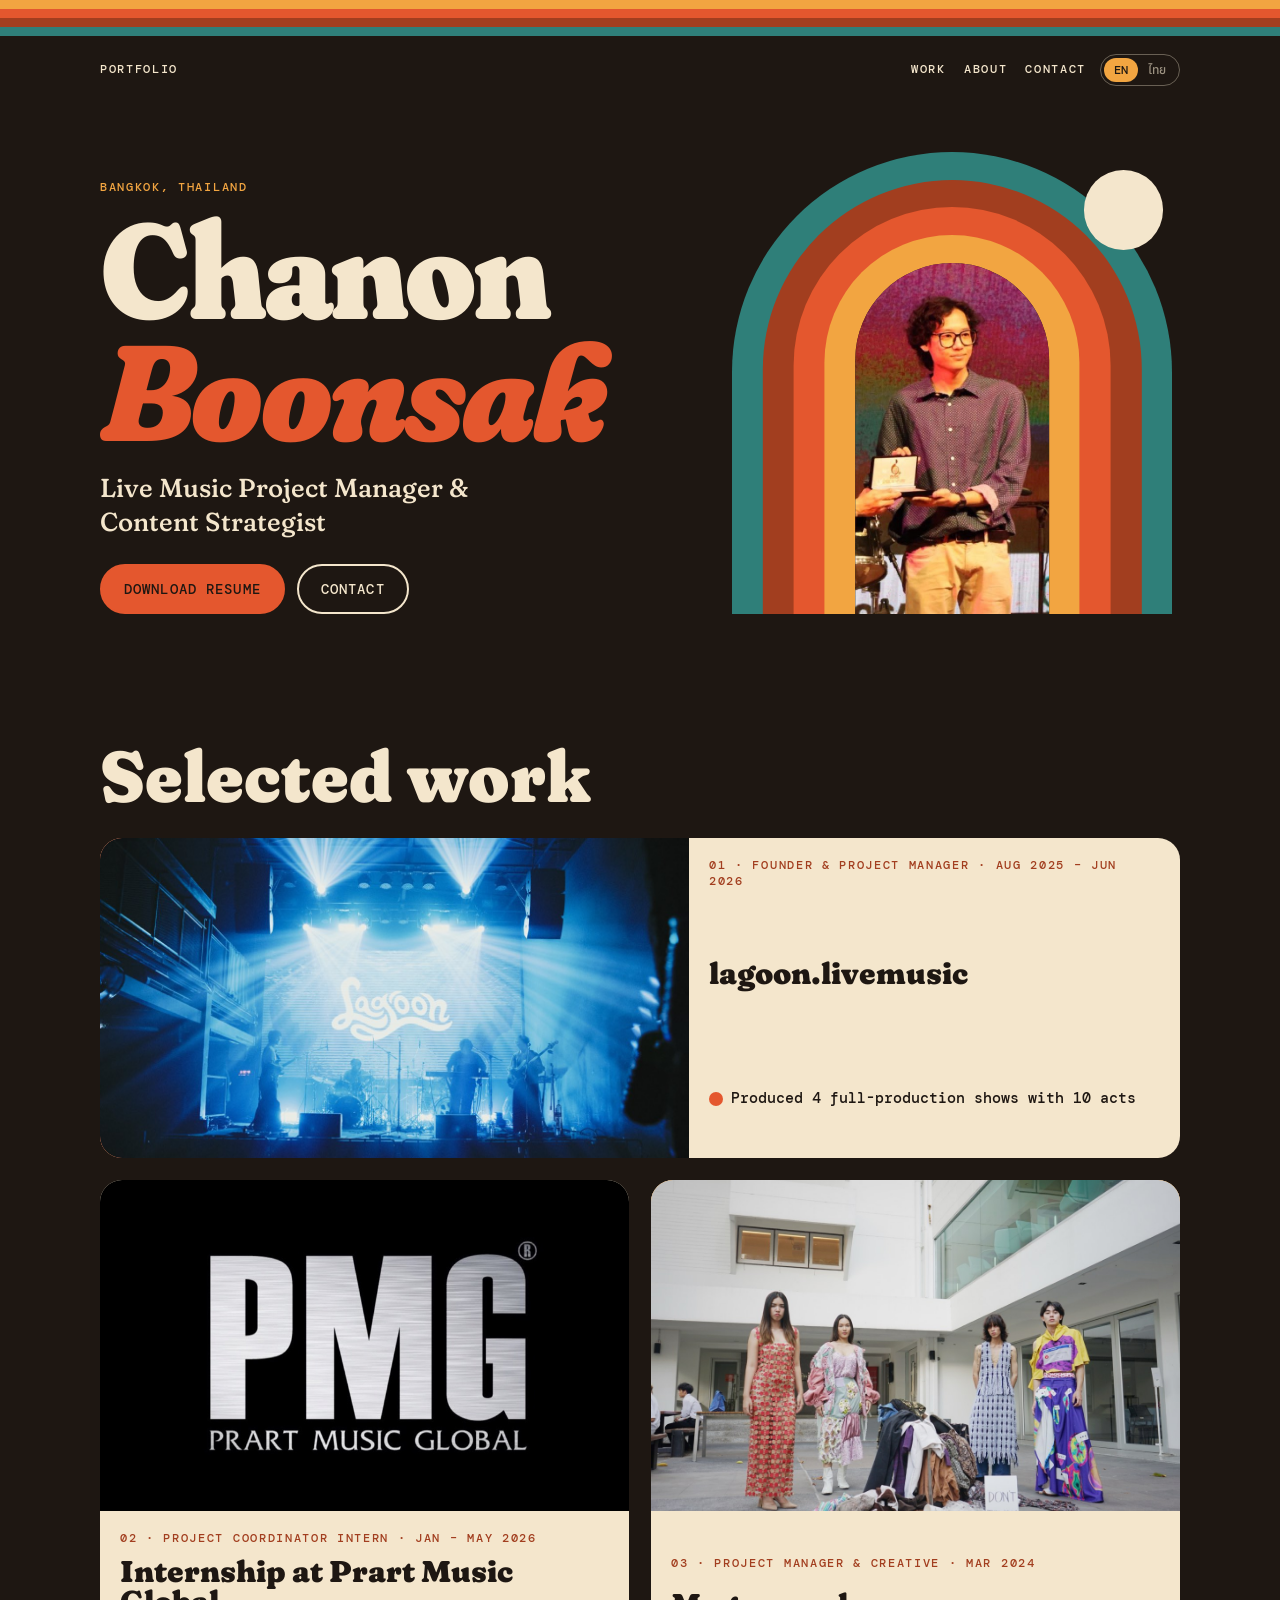
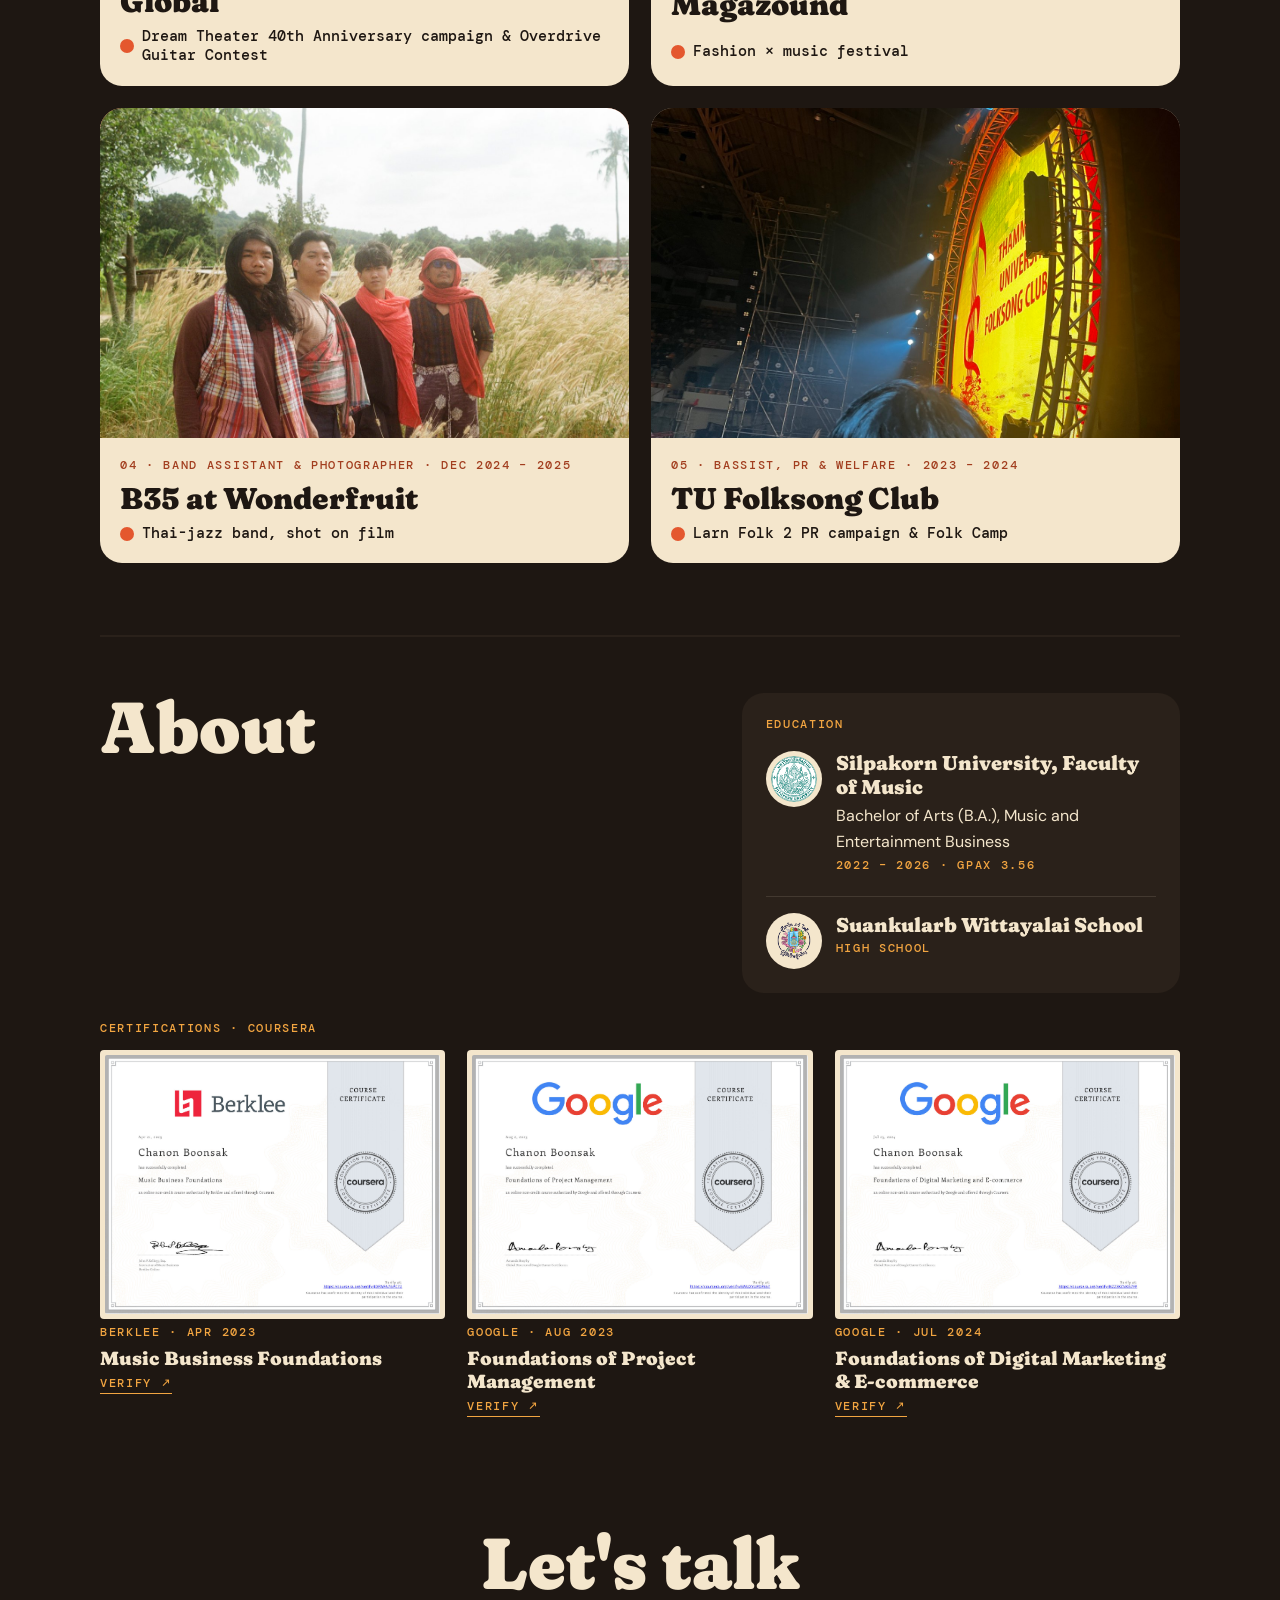
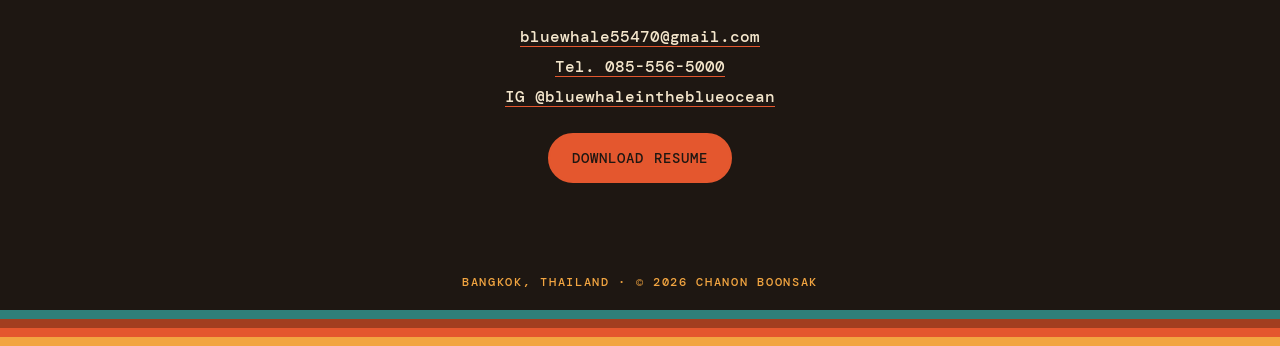
==== index.html @ 56845085 "Wording from the motion version: pitch with Decommune CEO, Lagoon Thai fixes, PMG brief memo Co-Auth" ====
<!DOCTYPE html>
<html lang="en">
<head>
  <meta charset="utf-8">
  <meta name="viewport" content="width=device-width, initial-scale=1">
  <title data-i18n="home.title">Chanon Boonsak (Bluewhale) — Portfolio</title>
  <meta name="description" content="Bangkok-based live music project manager and content strategist. Founder of lagoon.livemusic, content for Dream Theater's 40th Anniversary show at Prart Music Global, and more.">
  <meta property="og:type" content="website">
  <meta property="og:site_name" content="Chanon Boonsak · Portfolio">
  <meta property="og:title" content="Chanon Boonsak (Bluewhale) — Portfolio">
  <meta property="og:description" content="Bangkok-based live music project manager and content strategist. Founder of lagoon.livemusic, content for Dream Theater's 40th Anniversary show at Prart Music Global, and more.">
  <meta property="og:url" content="https://whalito21.github.io/portfolio/">
  <meta property="og:image" content="https://whalito21.github.io/portfolio/assets/images/og-image.jpg">
  <meta property="og:image:width" content="1200">
  <meta property="og:image:height" content="630">
  <meta name="twitter:card" content="summary_large_image">
  <link rel="icon" href="assets/favicon.svg" type="image/svg+xml">
  <link rel="preconnect" href="https://fonts.googleapis.com">
  <link rel="preconnect" href="https://fonts.gstatic.com" crossorigin>
  <link href="https://fonts.googleapis.com/css2?family=Fraunces:opsz,wght,SOFT,WONK@9..144,500..900,100,1&family=DM+Mono:wght@400;500&family=DM+Sans:opsz,wght@9..40,400..600&family=Anuphan:wght@400..600&family=Chonburi&display=swap" rel="stylesheet">
  <link rel="stylesheet" href="css/styles.css?v=60">
  <script>try{if(localStorage.getItem('lang')==='th'){document.documentElement.lang='th';document.documentElement.classList.add('i18n-pending')}}catch(e){}</script>
</head>
<body>
  <div class="stripes" aria-hidden="true"></div>

  <div class="wrap">
    <header class="bar">
      <a class="label" href="#top" data-i18n="nav.portfolio">Portfolio</a>
      <nav class="label" aria-label="Main">
        <a href="#work" data-i18n="nav.work">Work</a>
        <a href="#about" data-i18n="nav.about">About</a>
        <a href="#contact" data-i18n="nav.contact">Contact</a>
      </nav>
      <button class="lang-toggle" type="button" aria-label="เปลี่ยนเป็นภาษาไทย"><span lang="en">EN</span><span lang="th">ไทย</span></button>
    </header>

    <main id="top">
      <!-- HERO -->
      <section class="hero">
        <div class="hero__text">
          <span class="label" data-i18n="home.where">Bangkok, Thailand</span>
          <h1 class="name-swap" aria-label="Chanon Boonsak, ชนน บุญศักดิ์">
            <span class="name-swap__en" lang="en" aria-hidden="true">Chanon<br><em>Boonsak</em></span>
            <span class="name-swap__th" lang="th" aria-hidden="true">ชนน<br><em>บุญศักดิ์</em></span>
          </h1>
          <p class="hero__role">Live Music Project Manager &amp; Content Strategist</p>
          <div class="cta">
            <a class="btn btn--solid" href="resume.pdf" download data-i18n="home.resume">Download Resume</a>
            <a class="btn" href="#contact" data-i18n="home.contactBtn">Contact</a>
          </div>
        </div>
        <div class="arch">
          <div class="arch__ring"></div>
          <div class="arch__ring"></div>
          <div class="arch__ring"></div>
          <div class="arch__ring"></div>
          <div class="arch__ring arch__photo"><img src="assets/images/home/me.jpg?v=3" width="450" height="810" alt="Chanon Boonsak on stage holding a plaque"></div>
          <div class="arch__sun"></div>
        </div>
      </section>

      <!-- SELECTED WORK -->
      <section class="work" id="work">
        <h2 class="section-title" data-i18n="home.work">Selected work</h2>
        <div class="cards">
          <a class="card" href="projects/lagoon.html">
            <div class="card__cover cover--orange"><img src="assets/images/lagoon/stage-lagoon-beams.jpg" width="1200" height="800" loading="lazy" alt="Band on stage under blue light beams, the Lagoon logo on the screen behind them"></div>
            <div class="card__meta">
              <span class="label" data-i18n="home.c1.meta">01 · Founder &amp; Project Manager · Aug 2025 – Jun 2026</span>
              <h3>lagoon.livemusic</h3>
              <span class="result" data-i18n="home.c1.result">Produced 4 full-production shows with 10 acts</span>
            </div>
          </a>

          <a class="card" href="projects/pmg-dream-theater.html">
            <div class="card__cover cover--teal card__cover--logo"><img src="assets/images/pmg/pmg-logo.jpg?v=2" width="600" height="433" loading="lazy" alt="Prart Music Global (PMG) logo"></div>
            <div class="card__meta">
              <span class="label" data-i18n="home.c2.meta">02 · Project Coordinator Intern · Jan – May 2026</span>
              <h3 data-i18n="home.c2.title">Internship at Prart Music Global</h3>
              <span class="result" data-i18n="home.c2.result">Dream Theater 40th Anniversary campaign &amp; Overdrive Guitar Contest</span>
            </div>
          </a>

          <a class="card" href="projects/magazound.html">
            <div class="card__cover cover--mustard"><img src="assets/images/magazound/fashion-show.jpg" width="1200" height="800" loading="lazy" alt="Students modelling upcycled outfits at Magazound"></div>
            <div class="card__meta">
              <span class="label" data-i18n="home.c3.meta">03 · Project Manager &amp; Creative · Mar 2024</span>
              <h3>Magazound</h3>
              <span class="result" data-i18n="home.c3.result">Fashion × music festival</span>
            </div>
          </a>

          <a class="card" href="projects/b35.html">
            <div class="card__cover cover--rust"><img src="assets/images/b35/film-410030.jpg" width="1200" height="795" loading="lazy" alt="B35 in a field of tall grass, shot on film"></div>
            <div class="card__meta">
              <span class="label" data-i18n="home.c4.meta">04 · Band Assistant &amp; Photographer · Dec 2024 – 2025</span>
              <h3 data-i18n="home.c4.title">B35 at Wonderfruit</h3>
              <span class="result" data-i18n="home.c4.result">Thai-jazz band, shot on film</span>
            </div>
          </a>

          <a class="card" href="projects/tu-folksong.html">
            <div class="card__cover cover--night"><img src="assets/images/tu-folksong/stage.jpg" width="1400" height="1050" loading="lazy" alt="The Thammasat University Folksong Club stage with its yellow backdrop"></div>
            <div class="card__meta">
              <span class="label" data-i18n="home.c5.meta">05 · Bassist, PR &amp; Welfare · 2023 – 2024</span>
              <h3 data-i18n="home.c5.title">TU Folksong Club</h3>
              <span class="result" data-i18n="home.c5.result">Larn Folk 2 PR campaign &amp; Folk Camp</span>
            </div>
          </a>
        </div>
      </section>

      <!-- ABOUT -->
      <section class="about" id="about">
        <div class="about__text">
          <h2 class="section-title" data-i18n="home.about">About</h2>
        </div>
        <aside class="edu">
          <span class="label" data-i18n="home.edu">Education</span>
          <div class="school">
            <img class="school__logo" src="assets/images/about/su.png" width="180" height="180" loading="lazy" alt="Silpakorn University emblem">
            <div>
              <h3 data-i18n="home.su">Silpakorn University, Faculty of Music</h3>
              <p data-i18n="home.su.degree">Bachelor of Arts (B.A.), Music and Entertainment Business</p>
              <p class="label" data-i18n="home.su.years">2022 – 2026 · GPAX 3.56</p>
            </div>
          </div>
          <div class="school">
            <img class="school__logo" src="assets/images/about/skw.png" width="180" height="180" loading="lazy" alt="Suankularb Wittayalai School emblem">
            <div>
              <h3 data-i18n="home.skw">Suankularb Wittayalai School</h3>
              <p class="label" data-i18n="home.skw.level">High school</p>
            </div>
          </div>
        </aside>

        <div class="certs">
          <span class="label" data-i18n="home.certs">Certifications · Coursera</span>
          <ul>
            <li>
              <a class="certs__img" href="assets/images/about/cert-berklee-music-business.jpg" data-lightbox><img src="assets/images/about/cert-berklee-music-business.jpg" width="1870" height="1445" loading="lazy" alt="Coursera certificate: Music Business Foundations, Berklee, April 2023"></a>
              <span class="label" data-i18n="home.cert1.meta">Berklee · Apr 2023</span>
              <h3>Music Business Foundations</h3>
              <a class="certs__verify label" href="https://coursera.org/verify/JDFWFA7GPC72" target="_blank" rel="noopener" data-i18n="home.verify">Verify ↗</a>
            </li>
            <li>
              <a class="certs__img" href="assets/images/about/cert-google-project-management.jpg" data-lightbox><img src="assets/images/about/cert-google-project-management.jpg" width="1870" height="1445" loading="lazy" alt="Coursera certificate: Foundations of Project Management, Google, August 2023"></a>
              <span class="label" data-i18n="home.cert2.meta">Google · Aug 2023</span>
              <h3>Foundations of Project Management</h3>
              <a class="certs__verify label" href="https://coursera.org/verify/6WUXYUPDFS67" target="_blank" rel="noopener" data-i18n="home.verify">Verify ↗</a>
            </li>
            <li>
              <a class="certs__img" href="assets/images/about/cert-google-digital-marketing.jpg" data-lightbox><img src="assets/images/about/cert-google-digital-marketing.jpg" width="1870" height="1445" loading="lazy" alt="Coursera certificate: Foundations of Digital Marketing and E-commerce, Google, July 2024"></a>
              <span class="label" data-i18n="home.cert3.meta">Google · Jul 2024</span>
              <h3>Foundations of Digital Marketing &amp; E-commerce</h3>
              <a class="certs__verify label" href="https://coursera.org/verify/NZZ3KZNKG7FP" target="_blank" rel="noopener" data-i18n="home.verify">Verify ↗</a>
            </li>
          </ul>
        </div>
      </section>

      <!-- CONTACT -->
      <section class="contact" id="contact">
        <h2 class="section-title" data-i18n="home.talk">Let's talk</h2>
        <ul class="contact__links">
          <li><a href="mailto:bluewhale55470@gmail.com">bluewhale55470@gmail.com</a></li>
          <li><a href="tel:+66855565000" data-i18n="home.tel">Tel. 085-556-5000</a></li>
          <li><a href="https://www.instagram.com/bluewhaleintheblueocean/" target="_blank" rel="noopener">IG @bluewhaleintheblueocean</a></li>
        </ul>
        <div class="cta">
          <a class="btn btn--solid" href="resume.pdf" download data-i18n="home.resume">Download Resume</a>
        </div>
      </section>
    </main>

    <footer class="footer label" data-i18n="footer">Bangkok, Thailand · © 2026 Chanon Boonsak</footer>
  </div>

  <div class="stripes stripes--bottom" aria-hidden="true"></div>
  <dialog class="lightbox" id="lightbox" aria-label="Image preview">
    <button class="lightbox__close" type="button" aria-label="Close">×</button>
    <img src="" alt="">
  </dialog>

  <script src="js/main.js?v=6"></script>
  <script src="js/i18n.js?v=14"></script>
</body>
</html>
---- css/styles.css ----
/* ==========================================================
   Bluewhale Portfolio — "Seventies Stage"
   Retro geometry: sunset stripes, arches, concentric rings
   ========================================================== */

:root {
  --night: #1E1712;
  --night-2: #2A211A;
  --cream: #F4E6CC;
  --orange: #E4572E;
  --mustard: #F2A541;
  --rust: #A23E1F;
  --teal: #2F7F79;

  --display: "Fraunces", "Chonburi", Georgia, serif;
  --body: "DM Sans", "Anuphan", system-ui, -apple-system, sans-serif;
  --mono: "DM Mono", "Anuphan", ui-monospace, Menlo, monospace;

  --radius: 22px;
}

* { box-sizing: border-box; }
html { scroll-behavior: smooth; }
body {
  margin: 0;
  background: var(--night);
  color: var(--cream);
  font: 16px/1.6 var(--body);
  -webkit-font-smoothing: antialiased;
}
img { max-width: 100%; display: block; }
a { color: inherit; }

.wrap { max-width: 1120px; margin: 0 auto; padding-inline: 20px; }

h1, h2, h3 {
  font-family: var(--display);
  font-weight: 900;
  font-variation-settings: "SOFT" 100, "WONK" 1;
  margin: 0;
}

.label {
  font: 500 12px/1.3 var(--mono);
  letter-spacing: .14em;
  text-transform: uppercase;
  color: var(--mustard);
}

/* Placeholder for copy you still need to write. Search "todo" to find them all. */
.todo {
  display: inline-block;
  border: 2px dashed var(--mustard);
  border-radius: 6px;
  padding: 6px 10px;
  background: rgba(242, 165, 65, .08);
  color: var(--mustard);
  font: 14px/1.4 var(--mono);
}

.section-title { font-size: clamp(40px, 9vw, 72px); line-height: .95; margin-bottom: 28px; }

/* ---------- stripes + header ---------- */
.stripes {
  height: 36px;
  background: linear-gradient(var(--mustard) 0 25%, var(--orange) 25% 50%, var(--rust) 50% 75%, var(--teal) 75%);
}
.stripes--bottom { transform: scaleY(-1); }

.bar { display: flex; justify-content: space-between; align-items: center; padding-block: 18px; }
.bar nav { display: flex; gap: 18px; }
.bar a { color: var(--cream); text-decoration: none; }
.bar a:hover { color: var(--mustard); }

/* ---------- buttons ---------- */
.cta { display: flex; flex-wrap: wrap; gap: 12px; margin-top: 24px; }
.btn {
  font: 500 14px/1 var(--mono);
  letter-spacing: .08em;
  text-transform: uppercase;
  padding: 16px 22px;
  border: 2px solid var(--cream);
  border-radius: 999px;
  color: var(--cream);
  text-decoration: none;
  transition: background .15s, color .15s;
}
.btn:hover { background: var(--cream); color: var(--night); }
.btn--solid { background: var(--orange); border-color: var(--orange); color: var(--night); }
.btn--solid:hover { background: var(--mustard); border-color: var(--mustard); }

/* ---------- hero ---------- */
.hero { display: grid; gap: 32px; padding-block: 28px 56px; }
.hero h1 { font-size: clamp(56px, 14vw, 136px); line-height: .9; letter-spacing: -.02em; margin: 10px 0 20px; }
.hero h1 em { font-style: italic; color: var(--orange); }
.hero__lines { display: grid; gap: 12px; justify-items: start; }

.arch { position: relative; width: 100%; max-width: 440px; aspect-ratio: 1 / 1.05; justify-self: center; }
.arch__ring { position: absolute; left: 50%; bottom: 0; transform: translateX(-50%); border-radius: 999px 999px 0 0; overflow: hidden; }
.arch__ring:nth-child(1) { width: 100%; height: 100%; background: var(--teal); }
.arch__ring:nth-child(2) { width: 86%;  height: 94%;  background: var(--rust); }
.arch__ring:nth-child(3) { width: 72%;  height: 88%;  background: var(--orange); }
.arch__ring:nth-child(4) { width: 58%;  height: 82%;  background: var(--mustard); }
.arch__photo {
  width: 44%; height: 76%;
  background: var(--night-2);
  display: grid; place-items: center; text-align: center;
  font: 12px/1.3 var(--mono); padding: 8px;
}
.arch__photo { padding: 0; }
.arch__photo img { width: 100%; height: 100%; object-fit: cover; object-position: 50% 20%; }
.arch__sun { position: absolute; top: 4%; right: 2%; width: 18%; aspect-ratio: 1; border-radius: 50%; background: var(--cream); }

/* ---------- key numbers ---------- */
.numbers { display: grid; grid-template-columns: 1fr 1fr; gap: 14px; padding-block: 8px 24px; }
.stat { position: relative; overflow: hidden; background: var(--night-2); border-radius: 18px; padding: 22px 18px; }
.stat b {
  display: block;
  font: 900 clamp(30px, 8vw, 60px)/1 var(--display);
  font-variation-settings: "SOFT" 100, "WONK" 1;
  color: var(--cream);
  margin-bottom: 8px;
}
.stat::after {
  content: "";
  position: absolute; right: -28px; bottom: -28px;
  width: 80px; height: 80px; border-radius: 50%;
  background: radial-gradient(circle, var(--night-2) 0 30%, var(--c) 30% 45%, var(--night-2) 45% 60%, var(--c) 60% 75%, transparent 75%);
}
.stat:nth-child(1) { --c: var(--orange); }
.stat:nth-child(2) { --c: var(--mustard); }
.stat:nth-child(3) { --c: var(--teal); }
.stat:nth-child(4) { --c: var(--rust); }

/* ---------- project cards ---------- */
.work { padding-block: 48px 72px; }
.cards { display: grid; gap: 22px; }
.card {
  display: grid;
  background: var(--cream);
  color: var(--night);
  border-radius: var(--radius);
  overflow: hidden;
  text-decoration: none;
  transition: transform .15s;
}
.card:hover { transform: rotate(-.6deg) translateY(-3px); }
.card__cover { position: relative; aspect-ratio: 16 / 10; display: grid; place-items: center; overflow: hidden; }
.card__cover img { position: absolute; inset: 0; width: 100%; height: 100%; object-fit: cover; }
.card__cover::before {
  content: "";
  position: absolute; left: -10%; right: -10%; bottom: -60%; height: 120%;
  border-radius: 50%;
  background: repeating-radial-gradient(circle, transparent 0 18px, rgba(30, 23, 18, .18) 18px 32px);
}
.card__cover .label { position: relative; z-index: 1; background: var(--night); color: var(--cream); padding: 6px 10px; border-radius: 999px; }
.cover--orange  { background: var(--orange); }
.cover--teal    { background: var(--teal); }
.cover--mustard { background: var(--mustard); }
.cover--rust    { background: var(--rust); }
.cover--night   { background: var(--night-2); }

.card__meta { padding: 20px; display: grid; gap: 10px; justify-items: start; }
.card__meta .label { color: var(--rust); }
.card__meta h3 { font-size: 30px; line-height: 1; }
.card__meta .todo { color: var(--rust); border-color: var(--rust); background: rgba(162, 62, 31, .06); }
.result { display: inline-flex; gap: 8px; align-items: center; font: 500 15px/1.3 var(--mono); }
.result::before { content: ""; flex: none; width: 14px; height: 14px; border-radius: 50%; background: var(--orange); }

/* ---------- about ---------- */
.about { padding-block: 56px; border-top: 2px solid var(--night-2); display: grid; gap: 28px; }
.about__text { display: grid; gap: 12px; justify-items: start; }
.edu { background: var(--night-2); border-radius: var(--radius); padding: 24px; display: grid; gap: 8px; align-content: start; }
.edu h3 { font-size: 24px; line-height: 1.15; }
.edu p { margin: 0; }

/* ---------- contact ---------- */
.contact { padding-block: 56px 72px; text-align: center; }
.contact .cta { justify-content: center; }
.contact__links { list-style: none; padding: 0; margin: 24px 0 0; display: grid; gap: 8px; font: 500 16px/1.4 var(--mono); }
.contact__links a { text-decoration-color: var(--orange); text-underline-offset: 4px; overflow-wrap: anywhere; }

.footer { padding-block: 20px; text-align: center; }

/* ---------- wider screens ---------- */
@media (min-width: 760px) {
  .hero { grid-template-columns: 1.3fr 1fr; align-items: end; padding-block: 48px 80px; }
  .numbers { grid-template-columns: repeat(4, 1fr); }
  .cards { grid-template-columns: 1fr 1fr; }
  .cards .card:first-child { grid-column: 1 / -1; grid-template-columns: 1.2fr 1fr; }
  .cards .card:first-child .card__cover { aspect-ratio: auto; min-height: 320px; }
  .about { grid-template-columns: 1.4fr 1fr; }
}

@media (prefers-reduced-motion: reduce) {
  html { scroll-behavior: auto; }
  .card, .btn { transition: none; }
}

/* ==========================================================
   Case study pages (projects/*.html)
   ========================================================== */

.back { color: var(--cream); text-decoration: none; }
.back:hover { color: var(--mustard); }

.cs-hero { display: grid; gap: 32px; padding-block: 24px 48px; }
.cs-hero h1 { font-size: clamp(40px, 11vw, 88px); line-height: .95; letter-spacing: -.02em; margin: 10px 0 24px; overflow-wrap: anywhere; }
.cs-logo { width: min(260px, 70%); height: auto; margin-top: 16px; }

.cs-meta { display: grid; grid-template-columns: 1fr 1fr; gap: 16px 20px; margin: 0; }
.cs-meta dt { font: 500 11px/1.3 var(--mono); letter-spacing: .14em; text-transform: uppercase; color: var(--mustard); }
.cs-meta dd { margin: 4px 0 0; }

/* hero photo in the same arch shape as the home page */
.cs-hero__photo { width: 100%; max-width: 420px; justify-self: center; aspect-ratio: 4 / 5; border-radius: 999px 999px 0 0; overflow: hidden; border: 10px solid var(--orange); outline: 10px solid var(--mustard); }
.cs-hero__photo img { width: 100%; height: 100%; object-fit: cover; object-position: 50% 15%; }

.stat b.stat__long { font-size: clamp(24px, 6.5vw, 48px); }

.cs-section { display: grid; gap: 20px; padding-block: 56px; border-top: 1px solid rgba(243, 231, 207, .12); }
.cs-section h2 { font-size: clamp(32px, 7vw, 52px); line-height: 1; }
.cs-section__body { display: grid; gap: 20px; justify-items: start; max-width: 660px; font-size: 17px; line-height: 1.7; }
.cs-section__body p { margin: 0; }

.did { list-style: none; padding: 0; margin: 0; display: grid; gap: 20px; counter-reset: did; }
.did li { position: relative; padding-left: 52px; padding-top: 4px; counter-increment: did; }
.did li::before {
  content: counter(did, decimal-leading-zero);
  position: absolute; left: 0; top: 0;
  width: 34px; height: 34px; border-radius: 50%;
  display: grid; place-items: center;
  background: var(--orange); color: var(--night);
  font: 500 12px/1 var(--mono);
}

.facts { list-style: none; padding: 0; margin: 0; display: grid; width: 100%; border-top: 1px solid rgba(243, 231, 207, .14); }
.facts li { display: grid; gap: 4px 24px; align-items: baseline; padding: 16px 0; border-bottom: 1px solid rgba(243, 231, 207, .14); }
.facts strong { font: 800 clamp(26px, 5vw, 34px)/1 var(--display); font-variation-settings: "SOFT" 100, "WONK" 1; color: var(--mustard); white-space: nowrap; }
.facts span { color: rgba(243, 231, 207, .82); }

/* key takeaway: the one line a reader should remember */
.takeaway { margin: 12px 0 0; padding: 28px 28px 28px 32px; background: var(--night-2); border-radius: var(--radius); position: relative; overflow: hidden; }
.takeaway::before { content: ""; position: absolute; left: 0; top: 0; bottom: 0; width: 6px; background: linear-gradient(var(--mustard), var(--orange), var(--teal)); }
.takeaway .label { display: block; margin-bottom: 12px; }
.takeaway blockquote { margin: 0; }
.takeaway p { margin: 0; font: 500 clamp(19px, 2.4vw, 23px)/1.5 var(--display); font-variation-settings: "SOFT" 100, "WONK" 0; color: var(--cream); }

/* gallery */
.gallery-group { padding-block: 12px 28px; }
.gallery-group h3 { font-size: 24px; margin-bottom: 16px; }
.gallery { columns: 2; column-gap: 12px; }
.gallery figure { margin: 0 0 12px; break-inside: avoid; }
.gallery img { width: 100%; height: auto; border-radius: 14px; background: var(--night-2); }
.gallery figcaption { font: 500 12px/1.3 var(--mono); letter-spacing: .06em; color: var(--mustard); margin-top: 6px; }

/* next project */
.next { display: grid; gap: 6px; margin-block: 32px 64px; padding: 28px 84px 28px 24px; border-radius: var(--radius); background: var(--cream); color: var(--night); text-decoration: none; position: relative; overflow: hidden; }
.next .label { color: var(--rust); }
.next h2 { font-size: clamp(32px, 8vw, 56px); line-height: 1; }
.next::after { content: "→"; position: absolute; right: 22px; top: 50%; transform: translateY(-50%); font: 900 48px/1 var(--display); color: var(--orange); transition: transform .15s; }
.next:hover::after { transform: translate(6px, -50%); }

@media (min-width: 760px) {
  .cs-hero { grid-template-columns: 1.3fr 1fr; align-items: end; padding-block: 48px 72px; }
  .cs-meta { grid-template-columns: repeat(4, auto); justify-content: start; gap: 20px 36px; }
  .cs-section { grid-template-columns: 1fr 2fr; gap: 32px; }
  .gallery { columns: 3; column-gap: 16px; }
  .gallery figure { margin-bottom: 16px; }
}

/* ==========================================================
   Lagoon theme — only on projects/lagoon.html
   Colours sampled from lagoon.livemusic posters and IG content
   ========================================================== */
.theme-lagoon {
  --night: #0D0D0D;    /* near-black */
  --night-2: #1B1B1B;
  --cream: #F3E7CF;    /* poster sand/cream */
  --orange: #E8664A;   /* coral lettering */
  --mustard: #F2B84B;  /* sun */
  --rust: #B8452E;
  --teal: #3FA7A3;     /* lagoon water */
}

/* keep long words from stretching grid columns past the screen */
.hero > *, .cs-hero > *, .cs-section > *, .about > * { min-width: 0; }

/* stat box that links out (e.g. Instagram) */
.stat--link { color: inherit; text-decoration: none; outline: 2px solid transparent; transition: outline-color .15s, transform .15s; }
.stat--link:hover, .stat--link:focus-visible { outline-color: var(--mustard); transform: translateY(-3px); }

/* keep stat text above the corner rings */
.stat > * { position: relative; z-index: 1; }

/* ---------- poster wall (Lagoon) ---------- */
.posters { position: relative; padding-block: 56px 64px; border-top: 2px solid var(--night-2); overflow: hidden; }
/* big setting sun behind the posters */
.posters::before {
  content: ""; position: absolute; z-index: 0;
  left: 50%; bottom: 0; width: min(100%, 880px); aspect-ratio: 1; transform: translate(-50%, 50%);
  border-radius: 50%;
  background: radial-gradient(circle, var(--mustard) 0 22%, transparent 22% 26%, var(--orange) 26% 34%, transparent 34% 38%, var(--rust) 38% 44%, transparent 44% 48%, var(--teal) 48% 52%, transparent 52%);
  opacity: .35;
}
.posters__head { position: relative; z-index: 1; margin-bottom: 36px; }
.posters__head h2 { font-size: clamp(40px, 9vw, 72px); line-height: .95; margin-top: 8px; }

.poster-wall { position: relative; z-index: 1; list-style: none; margin: 0; padding: 0 10px; display: grid; grid-template-columns: 1fr 1fr; gap: 36px 18px; }
.poster { position: relative; transform: rotate(var(--tilt)) translateY(var(--drop, 0)); transition: transform .25s ease; }
.poster:nth-child(1) { --tilt: -4deg; }
.poster:nth-child(2) { --tilt: 3deg;  --drop: 18px; }
.poster:nth-child(3) { --tilt: 2deg; }
.poster:nth-child(4) { --tilt: -3deg; --drop: 18px; }
.poster a { display: block; padding: 6px; background: var(--cream); border-radius: 4px; box-shadow: 0 14px 30px rgba(0, 0, 0, .45); }
.poster img { width: 100%; height: auto; border-radius: 2px; }
/* strip of tape */
.poster::before {
  content: ""; position: absolute; z-index: 2; top: -10px; left: 50%;
  width: 44%; height: 22px; transform: translateX(-50%) rotate(-3deg);
  background: rgba(242, 184, 75, .8);
}
/* round date sticker */
.poster__date {
  position: absolute; z-index: 4; left: -8px; top: 18%;
  width: 62px; height: 62px; border-radius: 50%;
  display: grid; place-items: center; text-align: center;
  background: var(--orange); color: var(--night);
  border: 3px solid var(--cream);
  font: 500 11px/1.15 var(--mono); text-transform: uppercase; letter-spacing: .04em;
  transform: rotate(-12deg);
}
.poster__acts { display: block; margin-top: 12px; font: 500 12px/1.3 var(--mono); letter-spacing: .06em; text-transform: uppercase; color: var(--mustard); }
.poster:hover, .poster:focus-within { transform: rotate(0) translateY(-10px) scale(1.04); z-index: 3; }

@media (min-width: 760px) {

  .poster-wall { grid-template-columns: repeat(4, 1fr); gap: 0; padding-inline: 20px; }
  .poster { margin-inline: -8px; }               /* slight overlap, like posters on a wall */
  .poster:nth-child(2) { --drop: 36px; }
  .poster:nth-child(3) { --drop: -8px; }
  .poster:nth-child(4) { --drop: 28px; }
  .poster__date { width: 72px; height: 72px; font-size: 12px; }
  .poster__acts { padding-left: 18px; }
}

@media (prefers-reduced-motion: reduce) { .poster { transition: none; } }

/* ---------- poster popup ---------- */
.lightbox { padding: 0; border: 0; background: transparent; max-width: 100vw; max-height: 100vh; overflow: visible; }
.lightbox::backdrop { background: rgba(8, 20, 22, .88); }
.lightbox img { display: block; max-width: min(92vw, 1000px); max-height: 88vh; width: auto; height: auto; border: 8px solid var(--cream); border-radius: 6px; box-shadow: 0 20px 60px rgba(0, 0, 0, .6); }
.lightbox__close {
  position: absolute; top: -18px; right: -18px; z-index: 1;
  width: 44px; height: 44px; border-radius: 50%; border: 3px solid var(--cream);
  background: var(--orange); color: var(--night);
  font: 900 26px/1 var(--display); cursor: pointer;
}
.lightbox[open] { animation: pop .2s ease-out; }
@keyframes pop { from { transform: scale(.94); opacity: 0; } }
@media (max-width: 500px) { .lightbox__close { top: 8px; right: 8px; } }
@media (prefers-reduced-motion: reduce) { .lightbox[open] { animation: none; } }

/* ---------- photo gallery: framed photos drifting along a lit wall ---------- */
.exhibit {
  position: relative; padding-block: 56px 48px; border-top: 2px solid var(--night-2);
}
.exhibit__head { margin-bottom: 28px; }
.exhibit__head h2 { font-size: clamp(40px, 9vw, 72px); line-height: .95; margin-top: 8px; }

.flow {
  overflow-x: auto; overflow-y: hidden;
  scrollbar-width: none;
  /* fade the edges so photos glide in and out */
  -webkit-mask-image: linear-gradient(90deg, transparent, #000 6%, #000 94%, transparent);
          mask-image: linear-gradient(90deg, transparent, #000 6%, #000 94%, transparent);
}
.flow::-webkit-scrollbar { display: none; }
.flow + .flow { margin-top: 8px; }
.flow__track { display: flex; align-items: flex-end; gap: 36px; width: max-content; padding: 48px 24px 36px; }

.frame {
  position: relative; flex: none; display: block;
  padding: 5px; background: #EAE0CC;                 /* thin mat */
  border: 6px solid;                                   /* frame, lit from above */
  border-color: #3A2E24 #1C1510 #0B0806 #1C1510;
  box-shadow:
    0 0 0 1px rgba(255, 255, 255, .06),                /* outer edge catching light */
    0 2px 3px rgba(0, 0, 0, .5),                       /* contact shadow on the wall */
    0 16px 24px -8px rgba(0, 0, 0, .6);                /* soft drop shadow */
  transition: transform .25s ease;
}
/* spotlight cone above each frame */
.frame::before {
  content: ""; position: absolute; left: 50%; top: -40px; z-index: -1;
  width: 160%; height: calc(100% + 60px); transform: translateX(-50%);
  background: radial-gradient(42% 38% at 50% 42%, rgba(243, 231, 207, .18), transparent 100%);
  pointer-events: none;
}
.frame img { display: block; height: 220px; width: auto; }
/* photo sits slightly recessed behind the mat */
.frame::after { content: ""; position: absolute; inset: 5px; box-shadow: inset 0 2px 4px rgba(0, 0, 0, .45), inset 0 0 0 1px rgba(0, 0, 0, .25); pointer-events: none; }
.frame:nth-child(3n+2) { margin-bottom: 18px; }   /* uneven hanging heights */
.frame:hover, .frame:focus-visible { transform: translateY(-6px) scale(1.03); }

@media (min-width: 760px) {
  .frame img { height: 300px; }
  .flow__track { gap: 48px; }
}


/* ---------- typography polish ---------- */
body { font-optical-sizing: auto; text-rendering: optimizeLegibility; }
.cs-section__body p { max-width: 62ch; }
@media (min-width: 760px) {
  .cs-section__body { font-size: 18px; }
  .facts li { grid-template-columns: 200px 1fr; }
  .cs-section { padding-block: 72px; }
  /* section titles stay in view while you read the column next to them */
  .cs-section > h2 { position: sticky; top: 32px; align-self: start; }
}

/* ---------- case-study header, v2 ---------- */
.cs-hero__text { display: grid; justify-items: start; gap: 18px; }
.cs-title { margin: 0; line-height: 0; }
.cs-title img { width: min(420px, 82vw); height: auto; }
.cs-handle { color: var(--mustard); text-decoration: none; border-bottom: 1px solid currentColor; padding-bottom: 2px; }
.cs-handle:hover { color: var(--cream); }

/* role / when / where as one clean strip */
.cs-meta { width: 100%; margin-top: 18px; grid-template-columns: 1fr; gap: 0; border-top: 1px solid rgba(243, 231, 207, .16); }
.cs-meta > div { padding: 14px 0; border-bottom: 1px solid rgba(243, 231, 207, .16); }
.cs-meta dd { margin-top: 6px; font-size: 17px; white-space: nowrap; }

/* photo: crop off the empty stage floor, add the floating sun from the home page */
.cs-hero__visual { position: relative; justify-self: center; width: 100%; max-width: 420px; }
.cs-hero__photo { max-width: none; }
.cs-hero__photo img { transform: scale(1.18); transform-origin: 50% 30%; }
.cs-hero__sun { position: absolute; top: -4%; right: -6%; width: 22%; aspect-ratio: 1; border-radius: 50%; background: var(--cream); box-shadow: 0 0 0 10px var(--night), 0 0 0 12px rgba(243, 231, 207, .25); }

@media (min-width: 760px) {
  .cs-hero { align-items: center; }
}
.cs-hero__sun { right: 2%; }
.cs-meta dd { white-space: normal; }
@media (min-width: 760px) {
  .cs-hero { grid-template-columns: minmax(0, 1fr) minmax(0, 400px); gap: 40px; }
}
@media (min-width: 1100px) {
  .cs-meta { grid-template-columns: auto auto auto; justify-content: start; border-bottom: 1px solid rgba(243, 231, 207, .16); }
  .cs-meta > div { padding: 16px 20px; border-bottom: 0; border-left: 1px solid rgba(243, 231, 207, .16); }
  .cs-meta > div:first-child { padding-left: 0; border-left: 0; }
  .cs-meta dd { font-size: 16px; }
  .cs-hero__sun { right: -6%; }
}

/* ---------- phones: photo first, name/logo overlapping its lower part ---------- */
@media (max-width: 759px) {
  .hero, .cs-hero { gap: 0; }

  /* home */
  .arch { order: -1; max-width: none; }
  .arch::after {
    content: ""; position: absolute; z-index: 3; left: -20px; right: -20px; bottom: -1px; height: 55%;
    background: linear-gradient(rgba(30, 23, 18, 0) 0%, rgba(30, 23, 18, .35) 30%, rgba(30, 23, 18, .8) 60%, var(--night) 85%);
    pointer-events: none;
  }
  .hero__text { position: relative; z-index: 4; margin-top: -42%; }
  .hero h1 { text-shadow: 0 4px 24px rgba(0, 0, 0, .55); margin-top: 6px; }

  /* lagoon */
  .cs-hero__visual { order: -1; max-width: none; }
  .cs-hero__visual::after {
    content: ""; position: absolute; z-index: 3; left: -24px; right: -24px; bottom: -26px; height: 52%;
    background: linear-gradient(transparent 0%, color-mix(in srgb, var(--night) 40%, transparent) 30%, color-mix(in srgb, var(--night) 85%, transparent) 60%, var(--night) 80%);
    pointer-events: none;
  }
  .cs-hero__text { position: relative; z-index: 4; margin-top: -22%; }
  .cs-title img { width: 68vw; }
  .cs-title img { filter: drop-shadow(0 6px 20px rgba(0, 0, 0, .5)); }
}

/* key phrases: marker-pen highlight */
mark {
  color: inherit; font-weight: 600;
  background: linear-gradient(transparent 58%, rgba(242, 184, 75, .38) 58%, rgba(242, 184, 75, .38) 92%, transparent 92%);
  padding: 0 2px;
  -webkit-box-decoration-break: clone; box-decoration-break: clone;
}

/* ---------- case-study text title + arch badge (PMG and pages without a logo) ---------- */
.cs-hero h1.cs-heading { margin: 4px 0 6px; }
.cs-hero h1 em { font-style: italic; color: var(--orange); }
.cs-hero .arch { justify-self: center; }
.arch__badge { flex-direction: column; justify-content: flex-start; align-items: center; gap: 6px; display: flex; text-align: center; padding-top: 34%; }
.arch__badge b sup { font-size: .38em; vertical-align: top; position: relative; top: .25em; margin-left: 2px; }
.arch__badge b { font: 900 clamp(48px, 11vw, 80px)/.9 var(--display); font-variation-settings: "SOFT" 100, "WONK" 1; color: var(--cream); }
.arch__badge span { font: 500 11px/1.3 var(--mono); letter-spacing: .14em; text-transform: uppercase; color: var(--mustard); }

/* the 40th badge sits higher on phones and gets a lighter fade than a photo */
@media (max-width: 759px) {
  .arch--badge::after { height: 36%; }
  .arch__badge { padding-top: 26%; }
}
/* short meta values that should stay on one line on wide screens */
@media (min-width: 1100px) { .cs-meta--nowrap dd { white-space: nowrap; } }

/* ---------- PMG: audience target map ---------- */
.target { margin: 0; width: 100%; display: grid; gap: 24px; align-items: center; }
.target__rings { position: relative; width: min(260px, 70vw); aspect-ratio: 1; justify-self: center; }
.target__ring { position: absolute; left: 50%; top: 50%; transform: translate(-50%, -50%); border-radius: 50%; box-shadow: 0 0 0 3px var(--night); }
.target__ring--3 { width: 100%; height: 100%; background: var(--teal); }
.target__ring--2 { width: 66%; height: 66%; background: var(--orange); }
.target__ring--1 { width: 32%; height: 32%; background: var(--mustard); }
.target__ring i { position: absolute; left: 50%; top: 8px; transform: translateX(-50%); font: 500 12px/1 var(--mono); font-style: normal; color: var(--night); background: var(--cream); width: 22px; height: 22px; border-radius: 50%; display: grid; place-items: center; }
.target__ring--1 i { top: 50%; transform: translate(-50%, -50%); }
.target__key ol { list-style: none; margin: 12px 0 0; padding: 0; display: grid; gap: 14px; counter-reset: t; }
.target__key li { position: relative; padding-left: 40px; counter-increment: t; }
.target__key li::before { content: counter(t); position: absolute; left: 0; top: 2px; width: 26px; height: 26px; border-radius: 50%; display: grid; place-items: center; font: 500 12px/1 var(--mono); color: var(--night); }
.target__key li:nth-child(1)::before { background: var(--mustard); }
.target__key li:nth-child(2)::before { background: var(--orange); }
.target__key li:nth-child(3)::before { background: var(--teal); }
.target__key b { display: block; font: 500 11px/1.4 var(--mono); letter-spacing: .14em; text-transform: uppercase; color: var(--mustard); }

.values { display: grid; gap: 12px; width: 100%; }
.values article { background: var(--night-2); border-radius: 16px; padding: 20px; border-top: 4px solid var(--orange); }
.values article:nth-child(2) { border-top-color: var(--mustard); }
.values article:nth-child(3) { border-top-color: var(--teal); }
.values h3 { font-size: 21px; line-height: 1.15; margin-bottom: 8px; }
.values p { margin: 0; font-size: 16px; color: rgba(243, 231, 207, .82); }

.buy { margin: 0; padding-left: 20px; display: grid; gap: 10px; }
.buy li::marker { color: var(--orange); }

.strategy { display: grid; gap: 20px; width: 100%; }
.strategy > div { border-left: 3px solid var(--mustard); padding-left: 16px; }
.strategy p { margin: 6px 0 0; }

.flow-steps { list-style: none; margin: 8px 0 0; padding: 0; width: 100%; display: grid; gap: 10px; }
.flow-steps li { position: relative; background: var(--cream); color: var(--night); border-radius: 14px; padding: 14px 18px; font: 600 17px/1.3 var(--body); }
.flow-steps .label { display: block; color: var(--rust); margin-bottom: 4px; }
.flow-steps li:last-child { background: var(--orange); }
.flow-steps li:last-child .label { color: var(--night); }

/* ---------- targeting meter (single headline number + one bar) ---------- */
.meter { margin: 0 0 8px; width: 100%; }
.meter figcaption { margin-bottom: 12px; color: rgba(243, 231, 207, .82); }
.meter figcaption strong { display: block; font: 800 clamp(40px, 9vw, 64px)/1 var(--display); font-variation-settings: "SOFT" 100, "WONK" 1; color: var(--cream); margin-bottom: 6px; }
.meter__bar { display: flex; gap: 2px; height: 34px; }
.meter__bar span { display: flex; align-items: center; border-radius: 4px; overflow: hidden; }
.meter__in { background: var(--mustard); }
.meter__out { flex: 1; background: var(--night-2); }
.meter__bar i { font: 500 12px/1 var(--mono); font-style: normal; padding: 0 10px; white-space: nowrap; }
.meter__in i { color: var(--night); }
.meter__out i { color: rgba(243, 231, 207, .7); }

@media (min-width: 760px) {
  .target { grid-template-columns: auto 1fr; gap: 32px; }
  .values { grid-template-columns: repeat(2, 1fr); }
  .strategy { grid-template-columns: 1fr 1fr; }
  .flow-steps { grid-template-columns: repeat(3, 1fr); }
  .flow-steps li:not(:last-child)::after { content: "→"; position: absolute; right: -10px; top: 50%; transform: translate(50%, -50%); z-index: 1; font: 900 22px/1 var(--display); color: var(--orange); }
  .flow-steps { gap: 24px; }
}

/* rubber-stamp label on a poster (e.g. the sold-out show) */
.poster__stamp {
  position: absolute; z-index: 4; left: 50%; top: 46%;
  transform: translate(-50%, -50%) rotate(-14deg);
  padding: 6px 14px 5px;
  border: 3px solid var(--orange); border-radius: 6px;
  background: rgba(13, 13, 13, .82);
  color: var(--orange);
  font: 900 clamp(18px, 4.5vw, 26px)/1 var(--display); font-variation-settings: "SOFT" 100, "WONK" 1;
  letter-spacing: .06em; text-transform: uppercase; white-space: nowrap;
  box-shadow: 0 0 0 3px rgba(13, 13, 13, .82), 0 6px 16px rgba(0, 0, 0, .45);
  pointer-events: none;
}

/* ---------- full gallery viewer ---------- */
.exhibit__head .viewer-open { margin-top: 18px; cursor: pointer; background: transparent; }
.viewer {
  width: 100vw; height: 100dvh; max-width: none; max-height: none;
  margin: 0; padding: 0; border: 0;
  background: #0A0A0A; color: var(--cream);
}
.viewer::backdrop { background: #0A0A0A; }
.viewer[open] { display: flex; flex-direction: column; }
.viewer__bar {
  flex: none; display: flex; justify-content: space-between; align-items: center;
  padding: calc(env(safe-area-inset-top, 0px) + 12px) 20px 12px;
  border-bottom: 1px solid rgba(243, 231, 207, .12);
}
.viewer__close {
  width: 44px; height: 44px; border-radius: 50%; border: 2px solid var(--cream);
  background: var(--orange); color: var(--night); font: 900 24px/1 var(--display); cursor: pointer;
}
.viewer__list {
  flex: 1; min-height: 0; overflow-y: auto; scroll-snap-type: y mandatory; overscroll-behavior: contain;
  scrollbar-width: none;
}
.viewer__list::-webkit-scrollbar { display: none; }
.viewer__item {
  margin: 0; height: 100%; scroll-snap-align: start; scroll-snap-stop: always; box-sizing: border-box;
  display: flex; align-items: center; justify-content: center; min-height: 0; padding: 16px 16px calc(env(safe-area-inset-bottom, 0px) + 16px);
}
.viewer__item img {
  max-width: 100%; max-height: 100%; width: auto; height: auto; object-fit: contain;
  border: 6px solid var(--cream); border-radius: 4px; box-shadow: 0 20px 50px rgba(0, 0, 0, .6);
}

/* ---------- PMG: logo inside the hero arch + content post ---------- */
.arch--logo .arch__photo { background: #000; }
.arch--logo .arch__photo img { object-fit: contain; object-position: 50% 55%; padding: 0 8%; }
@media (max-width: 759px) {
  .arch--logo::after { height: 30%; }
  .arch--logo .arch__photo img { object-position: 50% 38%; }
}
/* 4 meta items (PMG): 2 × 2 instead of 3 + 1 on wider screens */
@media (min-width: 1100px) {
  .cs-meta--2col { grid-template-columns: auto auto; }
  .cs-meta--2col > div:nth-child(odd) { padding-left: 0; border-left: 0; }
}

/* ---------- PMG: Step 3 content (top post + series) ---------- */
/* wide section: heading on top, body uses the full width */
.cs-section--wide .cs-section__body { max-width: none; width: 100%; }
@media (min-width: 760px) {
  .cs-section--wide { grid-template-columns: 1fr; }
  .cs-section--wide > h2 { position: static; }
}

.role-strip { list-style: none; margin: 0; padding: 0; width: 100%; display: grid; grid-template-columns: 1fr 1fr; border-block: 1px solid rgba(243, 231, 207, .14); }
.role-strip li { padding: 12px 14px 12px 0; font: 600 16px/1.35 var(--body); }
.role-strip li:last-child { grid-column: 1 / -1; border-top: 1px solid rgba(243, 231, 207, .14); }
.role-strip .label { display: block; margin-bottom: 4px; color: rgba(243, 231, 207, .6); }

.top-post { display: grid; gap: 28px; width: 100%; background: var(--night-2); border-radius: var(--radius); padding: 20px; border-top: 6px solid var(--mustard); }
.top-post__img { position: relative; display: block; padding: 6px; background: var(--cream); border-radius: 4px; transform: rotate(-2deg); box-shadow: 0 14px 30px rgba(0, 0, 0, .45); max-width: 440px; }
.top-post__img img { width: 100%; height: auto; border-radius: 2px; }
.top-post__stamp {
  position: absolute; top: -14px; right: -10px; transform: rotate(8deg);
  background: var(--orange); color: var(--night); padding: 8px 12px; border-radius: 6px;
  font: 500 12px/1 var(--mono); letter-spacing: .14em; text-transform: uppercase;
}
.top-post__data { display: grid; gap: 12px; align-content: start; }
.top-post__data h3 { font-size: clamp(26px, 5vw, 36px); line-height: 1.05; }
.top-post__data p { color: rgba(243, 231, 207, .82); }
.top-post__big { margin-top: 8px; padding-top: 16px; border-top: 1px solid rgba(243, 231, 207, .14); }
.top-post__big b { display: block; font: 900 clamp(56px, 15vw, 96px)/.95 var(--display); font-variation-settings: "SOFT" 100, "WONK" 1; color: var(--mustard); }
.top-post__row { list-style: none; margin: 0; padding: 0; display: grid; grid-template-columns: repeat(3, 1fr); gap: 8px; }
.top-post__row li { background: var(--night); border-radius: 12px; padding: 12px 10px; }
.top-post__row b { display: block; font: 800 clamp(22px, 6vw, 30px)/1.1 var(--display); font-variation-settings: "SOFT" 100, "WONK" 1; color: var(--cream); }
.top-post__row .label { font-size: 11px; letter-spacing: .08em; color: rgba(243, 231, 207, .7); }

.speaks { margin: 4px 0 0; font: 600 15px/1.3 var(--body); color: var(--cream) !important; }
.speaks .label { display: inline-block; margin-right: 6px; padding: 4px 8px; border-radius: 999px; background: var(--teal); color: var(--cream); font-size: 11px; }

.series { list-style: none; margin: 0; padding: 0; width: 100%; display: grid; gap: 24px; }
/* phone: thumbnail left, text right */
.series li { display: grid; grid-template-columns: 112px 1fr; gap: 14px; align-items: start; }
.series li > div { display: grid; gap: 4px; }
.series a { display: block; padding: 4px; background: var(--cream); border-radius: 4px; transition: transform .2s ease; }
.series img { width: 100%; height: auto; border-radius: 2px; }
.series a:hover, .series a:focus-visible { transform: translateY(-4px) rotate(-1deg); }
.series h3 { font-size: 20px; line-height: 1.1; }
.series p { margin: 0; font-size: 15px; line-height: 1.5; color: rgba(243, 231, 207, .82); }
.series__num { font-family: var(--mono) !important; font-size: 13px !important; color: rgba(243, 231, 207, .7) !important; }
.series__num b { color: var(--cream); font-weight: 500; }
.series .speaks { font-size: 14px; }

/* views-by-post bar chart: craft posts in mustard, others muted */
.views { margin: 0; width: 100%; display: grid; gap: 14px; }
.views figcaption strong { display: block; margin-top: 6px; font: 800 clamp(22px, 4.5vw, 30px)/1.15 var(--display); font-variation-settings: "SOFT" 100, "WONK" 1; color: var(--cream); }
.views__legend { list-style: none; margin: 0; padding: 0; display: flex; flex-wrap: wrap; gap: 6px 18px; font: 500 12px/1.3 var(--mono); color: rgba(243, 231, 207, .75); }
.views__legend li { display: flex; align-items: center; gap: 8px; }
.views__key { width: 14px; height: 10px; border-radius: 2px; background: #7A6A5A; }
.views__key--craft { background: var(--mustard); }
.views__bars { list-style: none; margin: 0; padding: 0; display: grid; gap: 12px; }
.views__bars li { display: grid; gap: 4px; }
.views__name { font-size: 14px; color: rgba(243, 231, 207, .82); }
.views__track { display: flex; align-items: center; gap: 10px; }
.views__bar { flex-shrink: 0; width: var(--w); min-width: 4px; height: 18px; background: #7A6A5A; border-radius: 0 4px 4px 0; }
.is-craft .views__bar { background: var(--mustard); }
.views__track b { font: 500 14px/1 var(--mono); color: var(--cream); white-space: nowrap; }
.views__track { padding-right: 56px; } /* room for the value label after the longest bar */

@media (min-width: 760px) {
  .top-post { grid-template-columns: 1fr 1.1fr; gap: 40px; padding: 36px; align-items: center; }
  .role-strip { grid-template-columns: auto auto auto 1fr; }
  .role-strip li { padding-right: 32px; }
  .role-strip li:last-child { grid-column: auto; border-top: 0; }
  .series li { grid-template-columns: 160px 1fr; gap: 20px; }
  .views__bars li { grid-template-columns: 240px 1fr; align-items: center; gap: 16px; }
}
@media (prefers-reduced-motion: reduce) { .series a { transition: none; } }

/* home card: logo cover (PMG) — show the whole logo on black, no crop */
.card__cover--logo { background: #000; }
.card__cover--logo::before { display: none; }
.card__cover--logo img { object-fit: contain; padding: 6% 12%; }
@media (min-width: 1100px) {
  .series { grid-template-columns: repeat(5, 1fr); gap: 20px; }
  .series li { grid-template-columns: 1fr; gap: 10px; }
}

/* ---------- PMG: Part 1 / Part 2 dividers ---------- */
.part { display: grid; grid-template-columns: 88px 1fr; gap: 18px; align-items: start; margin-top: 24px; padding: 28px 0; border-top: 6px solid var(--orange); }
.part__logo { margin-top: 4px; width: 88px; height: 88px; border-radius: 16px; object-fit: cover; }
.part__text { display: grid; gap: 6px; min-width: 0; }
.part h2 { font-size: clamp(30px, 7vw, 56px); line-height: 1; }
.part p { margin: 0; color: rgba(243, 231, 207, .82); }
.part__role { list-style: none; margin: 6px 0 0; padding: 0; display: flex; flex-wrap: wrap; gap: 8px; }
.part__role li { padding: 6px 12px; border-radius: 999px; border: 1px solid rgba(243, 231, 207, .3); font: 500 12px/1.2 var(--mono); letter-spacing: .08em; text-transform: uppercase; }
#overdrive { border-top-color: var(--teal); }
@media (min-width: 760px) {
  .part { grid-template-columns: 128px 1fr; gap: 28px; padding: 40px 0; align-items: center; }
  .part__logo { width: 128px; height: 128px; border-radius: 22px; }
}

/* ---------- PMG: on-the-ground photo timelines ---------- */
.ground { list-style: none; margin: 0; padding: 0; width: 100%; display: grid; grid-template-columns: 1fr 1fr; gap: 20px 14px; }
.ground li { display: grid; gap: 8px; align-content: start; }
.ground a { display: block; padding: 4px; background: var(--cream); border-radius: 4px; transition: transform .2s ease; }
.ground img { width: 100%; height: auto; aspect-ratio: 4 / 3; object-fit: cover; border-radius: 2px; }
.ground--tall img { aspect-ratio: 3 / 4; }
.ground a:hover, .ground a:focus-visible { transform: translateY(-4px) rotate(-1deg); }
.ground .label { color: var(--cream); letter-spacing: .08em; }
@media (min-width: 760px) {
  .ground { grid-template-columns: repeat(4, 1fr); gap: 20px; }
  .ground--tall { grid-template-columns: repeat(2, minmax(0, 280px)); }
}
@media (prefers-reduced-motion: reduce) { .ground a { transition: none; } }

/* ---------- PMG: problem-solving card (Problem → Ask → What I did → Result) ---------- */
.fix { width: 100%; background: var(--cream); color: var(--night); border-radius: var(--radius); padding: 22px 20px; }
.fix > .label { display: block; margin-bottom: 14px; color: var(--rust); }
.fix dl { margin: 0; display: grid; gap: 14px; }
.fix dl > div { display: grid; gap: 2px; padding-top: 12px; border-top: 1px solid rgba(30, 23, 18, .15); }
.fix dt { font: 800 19px/1.2 var(--display); font-variation-settings: "SOFT" 100, "WONK" 1; }
.fix dd { margin: 0; font-size: 16px; line-height: 1.55; }
.fix dl > div:last-child dt { color: var(--orange); }
@media (min-width: 760px) {
  .fix { padding: 32px; }
  .fix dl > div { grid-template-columns: 150px 1fr; gap: 20px; align-items: baseline; }
}

.credit { margin: 8px 0 0; color: rgba(243, 231, 207, .55); }

/* ---------- Magazound: event programme + planning docs ---------- */
.day { list-style: none; margin: 0; padding: 0; width: 100%; display: grid; gap: 10px; counter-reset: day; }
.day li { position: relative; display: grid; gap: 2px; background: var(--night-2); border-radius: 16px; padding: 16px 18px 16px 58px; border-left: 4px solid var(--mustard); }
.day li::before { counter-increment: day; content: counter(day); position: absolute; left: 18px; top: 14px; font: 900 26px/1 var(--display); font-variation-settings: "SOFT" 100, "WONK" 1; color: var(--mustard); }
.day li:nth-child(2) { border-left-color: var(--orange); }
.day li:nth-child(2)::before { color: var(--orange); }
.day li:nth-child(3) { border-left-color: var(--teal); }
.day li:nth-child(3)::before { color: var(--teal); }
.day li:nth-child(4) { border-left-color: var(--rust); }
.day li:nth-child(4)::before { color: var(--rust); }
.day b { font: 800 20px/1.2 var(--display); font-variation-settings: "SOFT" 100, "WONK" 1; }
.day p { margin: 0; font-size: 16px; color: rgba(243, 231, 207, .82); }


/* ---------- Magazound: poster hero + HTML Gantt ---------- */
.cs-poster { display: block; justify-self: center; width: 100%; max-width: 380px; padding: 8px; background: var(--cream); border-radius: 4px; transform: rotate(-2deg); box-shadow: 0 18px 40px rgba(0, 0, 0, .5); }
.cs-poster img { width: 100%; height: auto; border-radius: 2px; }
/* phones: poster first, title below it (no overlap: a poster has text near its bottom edge) */
@media (max-width: 759px) {
  .cs-poster { order: -1; max-width: 300px; }
  .cs-hero--poster .cs-hero__text { margin-top: 36px; }
}

.gantt { margin: 8px 0 0; width: 100%; background: var(--night-2); border-radius: var(--radius); padding: 20px 16px; }
.gantt figcaption { margin-bottom: 18px; }
.gantt figcaption strong { display: block; margin-top: 6px; font: 800 clamp(20px, 4vw, 26px)/1.2 var(--display); font-variation-settings: "SOFT" 100, "WONK" 1; }
.gantt__img { display: block; padding: 4px; background: var(--cream); border-radius: 4px; }
.gantt__img img { width: 100%; height: auto; border-radius: 2px; }
.gantt__hint { display: block; margin-top: 10px; color: rgba(243, 231, 207, .6); }
@media (min-width: 760px) {
  .gantt { padding: 28px; }
}

/* PMG: event poster in the Part 1 header */
.part__poster { grid-column: 1 / -1; justify-self: center; width: 100%; max-width: 300px; margin-top: 8px; padding: 6px; background: var(--cream); border-radius: 4px; box-shadow: 0 16px 34px rgba(0, 0, 0, .5); transition: transform .2s ease; }
.part__poster img { width: 100%; height: auto; border-radius: 2px; }
.part__poster:hover, .part__poster:focus-visible { transform: translateY(-4px); }
@media (min-width: 760px) {
  .part--poster { grid-template-columns: 128px 1fr 240px; }
  .part__poster { grid-column: auto; margin-top: 0; }
}
@media (prefers-reduced-motion: reduce) { .part__poster { transition: none; } }

/* Magazound hero: one flat offset block behind the poster, retro-print style */
.cs-hero--poster .cs-poster { box-shadow: 10px 10px 0 rgba(242, 165, 65, .55), 0 18px 40px rgba(0, 0, 0, .35); }

/* PMG: "Read the caption" button → full reading overlay */
.caption-btn { justify-self: start; display: inline-flex; align-items: center; gap: 8px; margin-top: 4px; padding: 10px 16px; cursor: pointer; background: transparent; border: 1px solid rgba(243, 231, 207, .35); border-radius: 999px; font: 500 12px/1 var(--mono); letter-spacing: .1em; text-transform: uppercase; color: var(--cream); }
.caption-btn span { color: var(--mustard); font-size: 14px; }
.caption-btn:hover, .caption-btn:focus-visible { border-color: var(--mustard); }

.reader { padding: 0; border: 0; background: var(--night-2); color: var(--cream); width: 100vw; max-width: 100vw; height: 100dvh; max-height: 100dvh; margin: 0; }
.reader[open] { display: flex; flex-direction: column; animation: reader-in .25s ease-out; }
.reader::backdrop { background: rgba(10, 8, 6, .82); }
.reader__bar { display: flex; justify-content: space-between; align-items: center; padding: 14px 20px; border-bottom: 1px solid rgba(243, 231, 207, .12); }
.reader__close { width: 44px; height: 44px; border-radius: 50%; border: 1px solid rgba(243, 231, 207, .3); background: transparent; color: var(--cream); font-size: 26px; line-height: 1; cursor: pointer; }
.reader__close:hover, .reader__close:focus-visible { border-color: var(--mustard); color: var(--mustard); }
.reader__scroll { overflow-y: auto; padding: 24px 20px 48px; flex: 1; }
.reader h2 { font-size: clamp(28px, 6vw, 40px); line-height: 1.1; margin-bottom: 18px; }
.reader__tabs { display: inline-flex; gap: 4px; padding: 4px; margin-bottom: 26px; border-radius: 999px; background: var(--night); }
.reader__tabs button { padding: 8px 16px; border: 0; border-radius: 999px; background: transparent; color: rgba(243, 231, 207, .7); font: 500 13px/1 var(--mono); letter-spacing: .06em; cursor: pointer; }
.reader__tabs button[aria-selected="true"] { background: var(--mustard); color: var(--night); }
.reader__text p { margin: 0 0 18px; font-size: 19px; line-height: 1.75; color: rgba(243, 231, 207, .92); max-width: 62ch; }
.reader__text[lang="th"] p { font-size: 20px; line-height: 1.85; }
@media (min-width: 760px) {
  .reader { width: min(720px, 92vw); height: auto; max-height: 86vh; margin: auto; border-radius: var(--radius); box-shadow: 0 30px 80px rgba(0, 0, 0, .6); }
  .reader__bar { padding: 16px 28px; }
  .reader__scroll { padding: 32px 40px 48px; }
}
@keyframes reader-in { from { opacity: 0; transform: translateY(16px); } to { opacity: 1; transform: none; } }
html:has(.reader[open]) { overflow: hidden; }
@media (prefers-reduced-motion: reduce) { .reader[open] { animation: none; } }
.caption-btn.is-glowing { animation: caption-glow 1.4s ease-in-out 4; }
@keyframes caption-glow {
  0%, 100% { box-shadow: 0 0 0 0 rgba(242, 165, 65, 0); border-color: rgba(243, 231, 207, .35); }
  50% { box-shadow: 0 0 0 4px rgba(242, 165, 65, .25), 0 0 22px 4px rgba(242, 165, 65, .45); border-color: var(--mustard); }
}

/* ==========================================================
   B35 at Wonderfruit: a festival day, golden afternoon → blue night
   (pha khao ma from the band's scarves, film prints, film strip)
   ========================================================== */
.page-b35 {
  /* pha khao ma: the same stripe set woven both ways on cream, plus a fine twill texture */
  --plaid: repeating-linear-gradient(45deg, rgba(30, 23, 18, .06) 0 1px, transparent 1px 3px), repeating-linear-gradient(90deg, rgba(162, 62, 31, .75) 0 14px, transparent 14px 18px, rgba(47, 127, 121, .7) 18px 22px, transparent 22px 26px, rgba(242, 165, 65, .75) 26px 30px, transparent 30px 34px, rgba(228, 87, 46, .6) 34px 48px, rgba(229, 143, 160, .85) 48px 50px, transparent 50px 54px, rgba(43, 63, 102, .75) 54px 56px, transparent 56px 60px), repeating-linear-gradient(0deg, rgba(162, 62, 31, .75) 0 14px, transparent 14px 18px, rgba(47, 127, 121, .7) 18px 22px, transparent 22px 26px, rgba(242, 165, 65, .75) 26px 30px, transparent 30px 34px, rgba(228, 87, 46, .6) 34px 48px, rgba(229, 143, 160, .85) 48px 50px, transparent 50px 54px, rgba(43, 63, 102, .75) 54px 56px, transparent 56px 60px), #F1E6D2;
  --fringe: repeating-linear-gradient(90deg, rgba(162, 62, 31, .9) 0 2px, rgba(241, 230, 210, .9) 2px 4px, transparent 4px 6px);
  --print: #F7F1E6;
}

/* a pha khao ma scarf laid across the top, fringe on its lower edge */
.pakama-band { position: relative; height: 38px; margin: 0 0 22px; border-radius: 2px; background: var(--plaid); box-shadow: 0 8px 18px rgba(0, 0, 0, .35); }
.pakama-band::after { content: ""; position: absolute; left: 0; right: 0; top: 100%; height: 10px; background: var(--fringe); }

/* hero: prints scattered on the table, title beside them */
.b35-hero { display: grid; gap: 28px; padding-block: 20px 48px; overflow-x: clip; }
.b35-hero > * { min-width: 0; }
.collage { position: relative; width: 100%; max-width: 560px; aspect-ratio: 1 / .92; justify-self: center; }
.collage__cloth { position: absolute; z-index: 0; left: 4%; right: 4%; top: 16%; height: 66%; transform: rotate(-7deg); background: var(--plaid); border-radius: 2px; box-shadow: 0 18px 40px rgba(0, 0, 0, .45); }
.collage__cloth::before, .collage__cloth::after { content: ""; position: absolute; top: 0; bottom: 0; width: 12px; background: repeating-linear-gradient(0deg, rgba(162, 62, 31, .9) 0 2px, rgba(241, 230, 210, .9) 2px 4px, transparent 4px 6px); }
.collage__cloth::before { right: 100%; }
.collage__cloth::after { left: 100%; }
.collage__print { position: absolute; display: block; padding: 6px 6px 22px; background: var(--print); border-radius: 2px; box-shadow: 0 16px 34px rgba(0, 0, 0, .5); transition: transform .25s ease; }
.collage__print img { width: 100%; height: auto; aspect-ratio: 3 / 2; object-fit: cover; }
.collage__print--main { width: 80%; left: 10%; top: 20%; transform: rotate(-3deg); z-index: 2; }
.collage__print--flags { width: 44%; left: 0; bottom: 0; transform: rotate(5deg); z-index: 3; }
.collage__print--bus { width: 42%; right: 0; top: 0; transform: rotate(6deg); z-index: 1; }
.collage__print:hover, .collage__print:focus-visible { transform: rotate(0) translateY(-6px); z-index: 4; }
.b35-hero__text { display: grid; justify-items: start; gap: 14px; }
.b35-hero h1 { font-size: clamp(84px, 24vw, 168px); line-height: .85; letter-spacing: -.03em; margin: 2px 0 0; }
.b35-hero h1 em { font-style: italic; color: var(--orange); }
.b35-hero__lede { margin: 0; font: 500 clamp(19px, 2.4vw, 23px)/1.4 var(--display); font-variation-settings: "SOFT" 100, "WONK" 0; color: rgba(243, 231, 207, .9); max-width: 26ch; }
@media (min-width: 760px) {
  .b35-hero { grid-template-columns: 1.1fr 1fr; align-items: center; gap: 48px; padding-block: 32px 72px; }
  .b35-hero__text { order: -1; }
}

/* pull quote with a plaid swatch */
.pull { margin: 4px 0; padding-left: 30px; position: relative; }
.pull::before { content: ""; position: absolute; left: 0; top: 2px; bottom: 2px; width: 16px; border-radius: 2px; background: var(--plaid); }
.pull p { margin: 0; font: italic 700 clamp(26px, 5vw, 38px)/1.15 var(--display); font-variation-settings: "SOFT" 100, "WONK" 1; color: var(--mustard); max-width: none; }

/* roll 1: a real film strip, swipeable */
.roll { padding-block: 56px 24px; border-top: 1px solid rgba(243, 231, 207, .12); }
.roll__head { display: grid; gap: 6px; margin-bottom: 22px; }
.roll__head h2 { font-size: clamp(32px, 7vw, 52px); line-height: 1; }
.roll__hint { color: rgba(243, 231, 207, .55); }
.filmstrip { background: #141110; border-radius: 6px; overflow-x: auto; scroll-snap-type: x mandatory; scrollbar-width: thin; scrollbar-color: var(--rust) transparent; box-shadow: inset 0 0 0 1px rgba(243, 231, 207, .06); }
.filmstrip ol { list-style: none; margin: 0; display: flex; gap: 14px; width: max-content; padding: 30px 16px; background: linear-gradient(90deg, rgba(233, 225, 210, .8) 0 11px, transparent 11px) 0 10px / 24px 9px repeat-x, linear-gradient(90deg, rgba(233, 225, 210, .8) 0 11px, transparent 11px) 0 calc(100% - 10px) / 24px 9px repeat-x; }
.filmstrip li { flex: 0 0 auto; width: min(76vw, 400px); scroll-snap-align: center; display: grid; gap: 6px; }
.filmstrip a { display: block; border-radius: 3px; overflow: hidden; }
.filmstrip img { width: 100%; height: auto; aspect-ratio: 3 / 2; object-fit: cover; transition: transform .3s ease; }
.filmstrip a:hover img, .filmstrip a:focus-visible img { transform: scale(1.03); }
.filmstrip__num { font: 500 11px/1 var(--mono); letter-spacing: .14em; color: var(--orange); }

/* golden hour: the sunset set inside a wide arch, like the site's sun */
.golden { display: grid; gap: 8px; padding-block: 56px; }
.golden h2 { font-size: clamp(30px, 6.5vw, 52px); line-height: 1.02; max-width: 16ch; margin-bottom: 18px; }
.golden__frame { display: block; padding: 8px; border-radius: 50% 50% 8px 8px / 42% 42% 8px 8px; background: linear-gradient(var(--mustard), var(--orange) 55%, var(--rust)); }
.golden__frame img { width: 100%; height: auto; aspect-ratio: 3 / 2; object-fit: cover; border-radius: 50% 50% 4px 4px / 41% 41% 4px 4px; }
.golden__cap { margin: 8px 0 0; color: rgba(243, 231, 207, .6); }

/* roll 2: the page turns to night (blue beams like the night shots) */
.night { position: relative; overflow: hidden; isolation: isolate; border-radius: var(--radius); padding: 40px 18px 28px; margin-top: 8px; background: radial-gradient(120% 70% at 50% 0%, rgba(47, 127, 121, .28) 0%, var(--night-2) 55%); border-top: 6px solid var(--teal); }
.night::before {
  content: ""; position: absolute; z-index: -1; inset: -10% -20% 30%;
  background: conic-gradient(from 160deg at 50% 0%, transparent 0deg, rgba(244, 230, 204, .07) 4deg, transparent 8deg, transparent 14deg, rgba(244, 230, 204, .05) 17deg, transparent 21deg, transparent 27deg, rgba(47, 127, 121, .16) 31deg, transparent 36deg, transparent 360deg);
}
.night__head { display: grid; gap: 6px; margin-bottom: 24px; }
.night__head .label { color: var(--mustard); }
.night__head h2 { font-size: clamp(32px, 7vw, 52px); line-height: 1; }
.night__head p { margin: 0; color: rgba(243, 231, 207, .75); }
.night__grid { list-style: none; margin: 0; padding: 0 0 18px; display: grid; grid-template-columns: 1fr 1fr; gap: 12px; }
.night__grid li:nth-child(even) { transform: translateY(18px); }
.night__grid a { display: block; border-radius: 4px; overflow: hidden; box-shadow: 0 0 0 1px rgba(244, 230, 204, .1), 0 14px 30px rgba(0, 0, 0, .5); }
.night__grid img { width: 100%; height: auto; aspect-ratio: 3 / 2; object-fit: cover; transition: transform .3s ease; }
.night__grid a:hover img, .night__grid a:focus-visible img { transform: scale(1.04); }
.night + .credit { margin-top: 24px; }
@media (min-width: 760px) {
  .night { padding: 56px 40px 48px; }
  .night__grid { gap: 20px; padding-bottom: 32px; }
  .night__grid li:nth-child(even) { transform: translateY(32px); }
  .roll__head { grid-template-columns: 1fr auto; align-items: end; }
  .roll__head .label:first-child { grid-column: 1 / -1; }
}
@media (prefers-reduced-motion: reduce) {
  .collage__print, .filmstrip img, .night__grid img { transition: none; }
}

/* text links inside body copy */
.inline-link { color: inherit; text-decoration: underline; text-decoration-color: var(--mustard); text-decoration-thickness: 2px; text-underline-offset: 3px; }
.inline-link:hover, .inline-link:focus-visible { color: var(--mustard); }

/* B35 film strip: swipe affordance (edge fade + bobbing chip, hidden after first swipe) */
.filmstrip-wrap { position: relative; }
.filmstrip-wrap::after { content: ""; position: absolute; top: 0; right: 0; bottom: 0; width: 70px; border-radius: 0 6px 6px 0; background: linear-gradient(90deg, transparent, rgba(20, 17, 16, .85)); pointer-events: none; transition: opacity .4s ease; }
.swipe-hint { position: absolute; z-index: 2; right: 12px; top: 50%; transform: translateY(-50%); display: inline-flex; align-items: center; gap: 6px; padding: 8px 12px; border-radius: 999px; background: var(--mustard); color: var(--night); font: 500 12px/1 var(--mono); letter-spacing: .1em; text-transform: uppercase; box-shadow: 0 6px 18px rgba(0, 0, 0, .45); pointer-events: none; transition: opacity .4s ease; }
.swipe-hint i { font-style: normal; display: inline-block; animation: swipe-bob 1.2s ease-in-out infinite; }
@keyframes swipe-bob { 0%, 100% { transform: translateX(0); } 50% { transform: translateX(6px); } }
.filmstrip-wrap.is-swiped::after, .filmstrip-wrap.is-swiped .swipe-hint { opacity: 0; }
.filmstrip:focus-visible { outline: 2px solid var(--mustard); outline-offset: 3px; }
@media (prefers-reduced-motion: reduce) { .swipe-hint i { animation: none; } }

/* B35: streaming links + Spotify player */
.b35-links { display: flex; flex-wrap: wrap; gap: 10px 22px; }
.listen { width: 100%; display: grid; gap: 10px; margin-top: 8px; }
.listen iframe { display: block; width: 100%; border: 0; border-radius: 12px; background: var(--night-2); }

/* ---------- TU Folksong: text-only part header + Instagram phone row ---------- */
.part--text { grid-template-columns: 1fr; }
.ig-row { width: 100%; display: grid; gap: 20px; align-items: start; }
.ig-phone { display: block; justify-self: center; width: min(240px, 64vw); padding: 8px; background: #0B0908; border-radius: 28px; box-shadow: 0 0 0 2px rgba(243, 231, 207, .18), 0 20px 40px rgba(0, 0, 0, .5); }
.ig-phone img { width: 100%; height: auto; border-radius: 20px; }
.ig-captions { display: grid; gap: 12px; align-content: start; }
.ig-captions a { display: block; border-radius: 10px; overflow: hidden; box-shadow: 0 0 0 1px rgba(243, 231, 207, .12); }
.ig-captions img { width: 100%; height: auto; }
@media (min-width: 760px) {
  .ig-row { grid-template-columns: 240px 1fr; gap: 32px; }
  .ig-phone { width: 240px; }
}

/* ==========================================================
   TU Folksong: club chant ticker, Atlantis sea panel, Folk Camp fairy lights
   ========================================================== */
.chant { overflow: hidden; border-block: 1px solid rgba(243, 231, 207, .14); padding: 12px 0; margin-bottom: 8px; }
.chant__track { display: flex; width: max-content; animation: chant-scroll 38s linear infinite; }
.chant__track span { white-space: nowrap; padding-right: .6em; font: italic 700 clamp(18px, 3vw, 24px)/1 var(--display); font-variation-settings: "SOFT" 100, "WONK" 1; color: var(--mustard); }
@keyframes chant-scroll { to { transform: translateX(-50%); } }

/* Part 1: under the sea (The Atlantis palette: deep blue, purple, a pink accent) */
.part--sea, .part--camp { position: relative; overflow: hidden; isolation: isolate; border-top: 0; border-radius: var(--radius); padding: 32px 22px; margin-top: 32px; }
.part--sea { background: var(--night-2); border-top: 6px solid var(--teal); }
.part--sea::after { content: ""; position: absolute; z-index: -1; right: -120px; top: 50%; width: 460px; aspect-ratio: 1; transform: translateY(-50%); border-radius: 50%; background: repeating-radial-gradient(circle, rgba(47, 127, 121, .22) 0 12px, transparent 12px 26px); }

/* Part 2: a warm night at camp, with a string of fairy lights */
.part--camp { padding-top: 46px; background: radial-gradient(120% 100% at 50% 0%, #3A2A1C 0%, var(--night-2) 60%); }
.fairy-lights { position: absolute; left: 0; right: 0; top: 10px; height: 26px; pointer-events: none;
  background:
    radial-gradient(circle at 50% 70%, #FFD98A 0 4px, rgba(255, 200, 100, .45) 5px, transparent 11px) 0 0 / 44px 26px repeat-x;
  animation: twinkle 2.6s ease-in-out infinite alternate;
}
.fairy-lights::before { content: ""; position: absolute; left: 0; right: 0; top: 0; height: 18px; border-bottom: 1px solid rgba(243, 231, 207, .35); border-radius: 0 0 50% 50% / 0 0 100% 100%; }
@keyframes twinkle { from { opacity: .7; } to { opacity: 1; } }

/* sea glow behind the poster phone */
.ig-phone { position: relative; }
.ig-phone::before { content: ""; position: absolute; z-index: -1; inset: -24px; border-radius: 50%; background: radial-gradient(closest-side, rgba(47, 127, 121, .45), rgba(242, 165, 65, .12), transparent); }
.ig-row { isolation: isolate; }

@media (min-width: 760px) {
  .part--sea, .part--camp { padding: 40px 36px; }
  .part--camp { padding-top: 56px; }
}
@media (prefers-reduced-motion: reduce) {
  .chant__track, .fairy-lights { animation: none; }
}

/* ---------- Home: education with school emblems + certifications ---------- */
.edu { gap: 18px; }
.school { display: grid; grid-template-columns: 56px 1fr; gap: 14px; align-items: start; }
.school__logo { width: 56px; height: 56px; padding: 5px; border-radius: 50%; background: var(--cream); object-fit: contain; }
.school h3 { font-size: 20px; line-height: 1.2; margin-bottom: 4px; }
.school p { margin: 0 0 4px; }
.school + .school { padding-top: 16px; border-top: 1px solid rgba(243, 231, 207, .12); }

.certs { grid-column: 1 / -1; display: grid; gap: 14px; }
.certs ul { list-style: none; margin: 0; padding: 0; display: grid; gap: 22px; }
.certs li { display: grid; gap: 6px; align-content: start; }
.certs__img { display: block; padding: 5px; background: var(--cream); border-radius: 4px; transition: transform .2s ease; }
.certs__img img { width: 100%; height: auto; border-radius: 2px; }
.certs__img:hover, .certs__img:focus-visible { transform: translateY(-4px); }
.certs h3 { font-size: 19px; line-height: 1.2; }
.certs__verify { justify-self: start; color: var(--mustard); text-decoration: none; border-bottom: 1px solid currentColor; padding-bottom: 2px; }
.certs__verify:hover, .certs__verify:focus-visible { color: var(--cream); }
@media (min-width: 760px) { .certs ul { grid-template-columns: repeat(3, 1fr); } }
@media (prefers-reduced-motion: reduce) { .certs__img { transition: none; } }

/* ==========================================================
   EN | ไทย switch
   Thai glyphs fall through to Chonburi (headings) / Anuphan (text) via the font stacks.
   ========================================================== */
h1, h2, h3 { font-synthesis: none; }               /* Chonburi has one weight: never fake-bold it */
html[lang="th"] body { line-height: 1.75; }
html[lang="th"] .label, html[lang="th"] .btn { letter-spacing: .03em; }

.lang-toggle { display: inline-flex; padding: 3px; border: 1px solid rgba(243, 231, 207, .35); border-radius: 999px; background: transparent; cursor: pointer; font: 500 12px/1 var(--mono); }
.lang-toggle span { padding: 6px 10px; border-radius: 999px; color: rgba(243, 231, 207, .6); transition: background .2s, color .2s; }
html[lang="en"] .lang-toggle span[lang="en"], html[lang="th"] .lang-toggle span[lang="th"] { background: var(--mustard); color: var(--night); }
.lang-toggle:hover, .lang-toggle:focus-visible { border-color: var(--mustard); }
.bar { gap: 10px 14px; flex-wrap: wrap; }
.bar nav { margin-left: auto; }
/* phones: same layout in both languages: [home/back link · toggle] then the menu on its own row */
@media (max-width: 600px) {
  .bar { display: grid; grid-template-columns: 1fr auto; align-items: center; }
  .bar nav { grid-column: 1 / -1; grid-row: 2; margin-left: 0; gap: 18px; }
}

/* fade text out → swap → in; a Thai page stays hidden until swapped (max 1.2s, in case JS fails) */
main, .bar, .footer { transition: opacity .25s ease; }
.is-switching main, .is-switching .bar > :not(.lang-toggle), .is-switching .footer { opacity: 0; }
.i18n-pending main, .i18n-pending .bar, .i18n-pending .footer { opacity: 0; animation: i18n-reveal 0s 1.2s forwards; }
@keyframes i18n-reveal { to { opacity: 1; } }

/* home: the name fades between English and Thai */
.name-swap { display: grid; }
.name-swap > span { grid-area: 1 / 1; }
/* one name fully out before the other comes in: never both on screen */
.name-swap__en { animation: name-en 10s ease-in-out infinite; }
.name-swap__th { opacity: 0; font-size: .82em; line-height: 1.12; animation: name-th 10s ease-in-out infinite; }
@keyframes name-en { 0%, 40% { opacity: 1; } 45%, 95% { opacity: 0; } 100% { opacity: 1; } }
@keyframes name-th { 0%, 45% { opacity: 0; } 50%, 90% { opacity: 1; } 95%, 100% { opacity: 0; } }
@media (prefers-reduced-motion: reduce) {
  .name-swap > span { animation: none; }
  html[lang="en"] .name-swap__th, html[lang="th"] .name-swap__en { opacity: 0; }
  html[lang="th"] .name-swap__th { opacity: 1; }
  main, .bar, .footer, .lang-toggle span { transition: none; }
}

/* PMG: audience note under the target map */
.target__note { margin: 0; padding: 14px 18px; border-left: 3px solid var(--teal); background: var(--night-2); border-radius: 0 12px 12px 0; color: rgba(243, 231, 207, .85); }
.target__note b { display: block; margin-bottom: 2px; font: 800 18px/1.2 var(--display); font-variation-settings: "SOFT" 100, "WONK" 1; color: var(--cream); }

/* home: role line under the name */
.hero__role { margin: -6px 0 0; max-width: 22ch; font: 500 clamp(20px, 2.6vw, 26px)/1.3 var(--display); font-variation-settings: "SOFT" 100, "WONK" 0; color: var(--cream); }
@media (max-width: 759px) { .hero__role { text-shadow: 0 2px 14px rgba(0, 0, 0, .6); } }

/* PMG: the brief as a memo from the CEO, two numbered goals */
.memo { width: 100%; display: grid; gap: 18px; }
.memo__lead { margin: 0; font: 500 13px/1.3 var(--mono); letter-spacing: .14em; text-transform: uppercase; color: var(--mustard); }
html[lang="th"] .memo__lead { font: 600 20px/1.3 var(--body); letter-spacing: 0; text-transform: none; }
.memo__goals { list-style: none; margin: 0; padding: 0; display: grid; gap: 14px; }
.memo__goals li { position: relative; display: grid; grid-template-columns: auto 1fr; gap: 16px; align-items: center; padding: 20px 22px; border-radius: var(--radius); background: var(--cream); color: var(--night); }
.memo__goals li:nth-child(2) { background: var(--orange); }
.memo__goals li:nth-child(1)::after { content: "↓"; position: absolute; left: 50%; bottom: -24px; translate: -50% 0; z-index: 1; font: 900 26px/1 var(--display); color: var(--mustard); }
.memo__num { display: grid; place-items: center; width: 52px; height: 52px; border-radius: 50%; background: var(--night); color: var(--mustard); font: 500 15px/1 var(--mono); }
.memo__goals b { font: 800 clamp(22px, 3.6vw, 32px)/1.15 var(--display); font-variation-settings: "SOFT" 100, "WONK" 1; }
html[lang="th"] .memo__goals b { line-height: 1.4; }
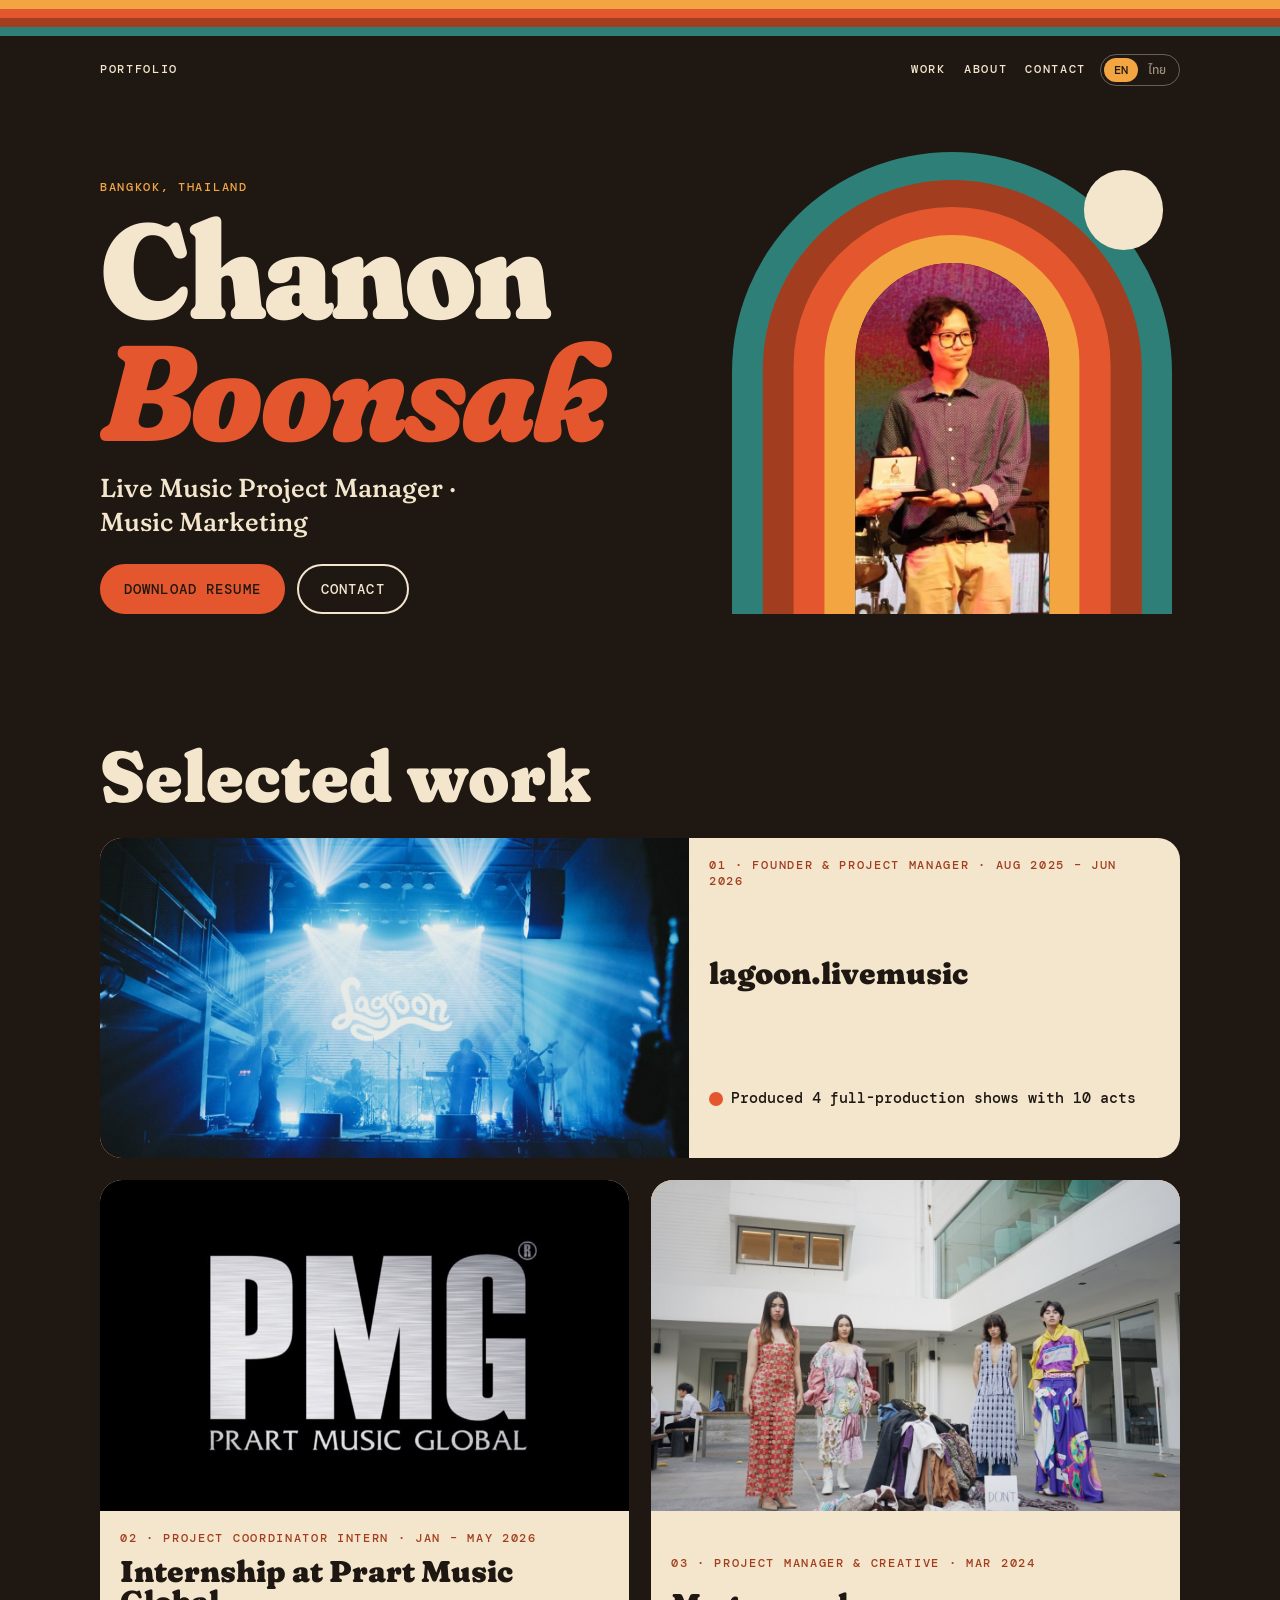
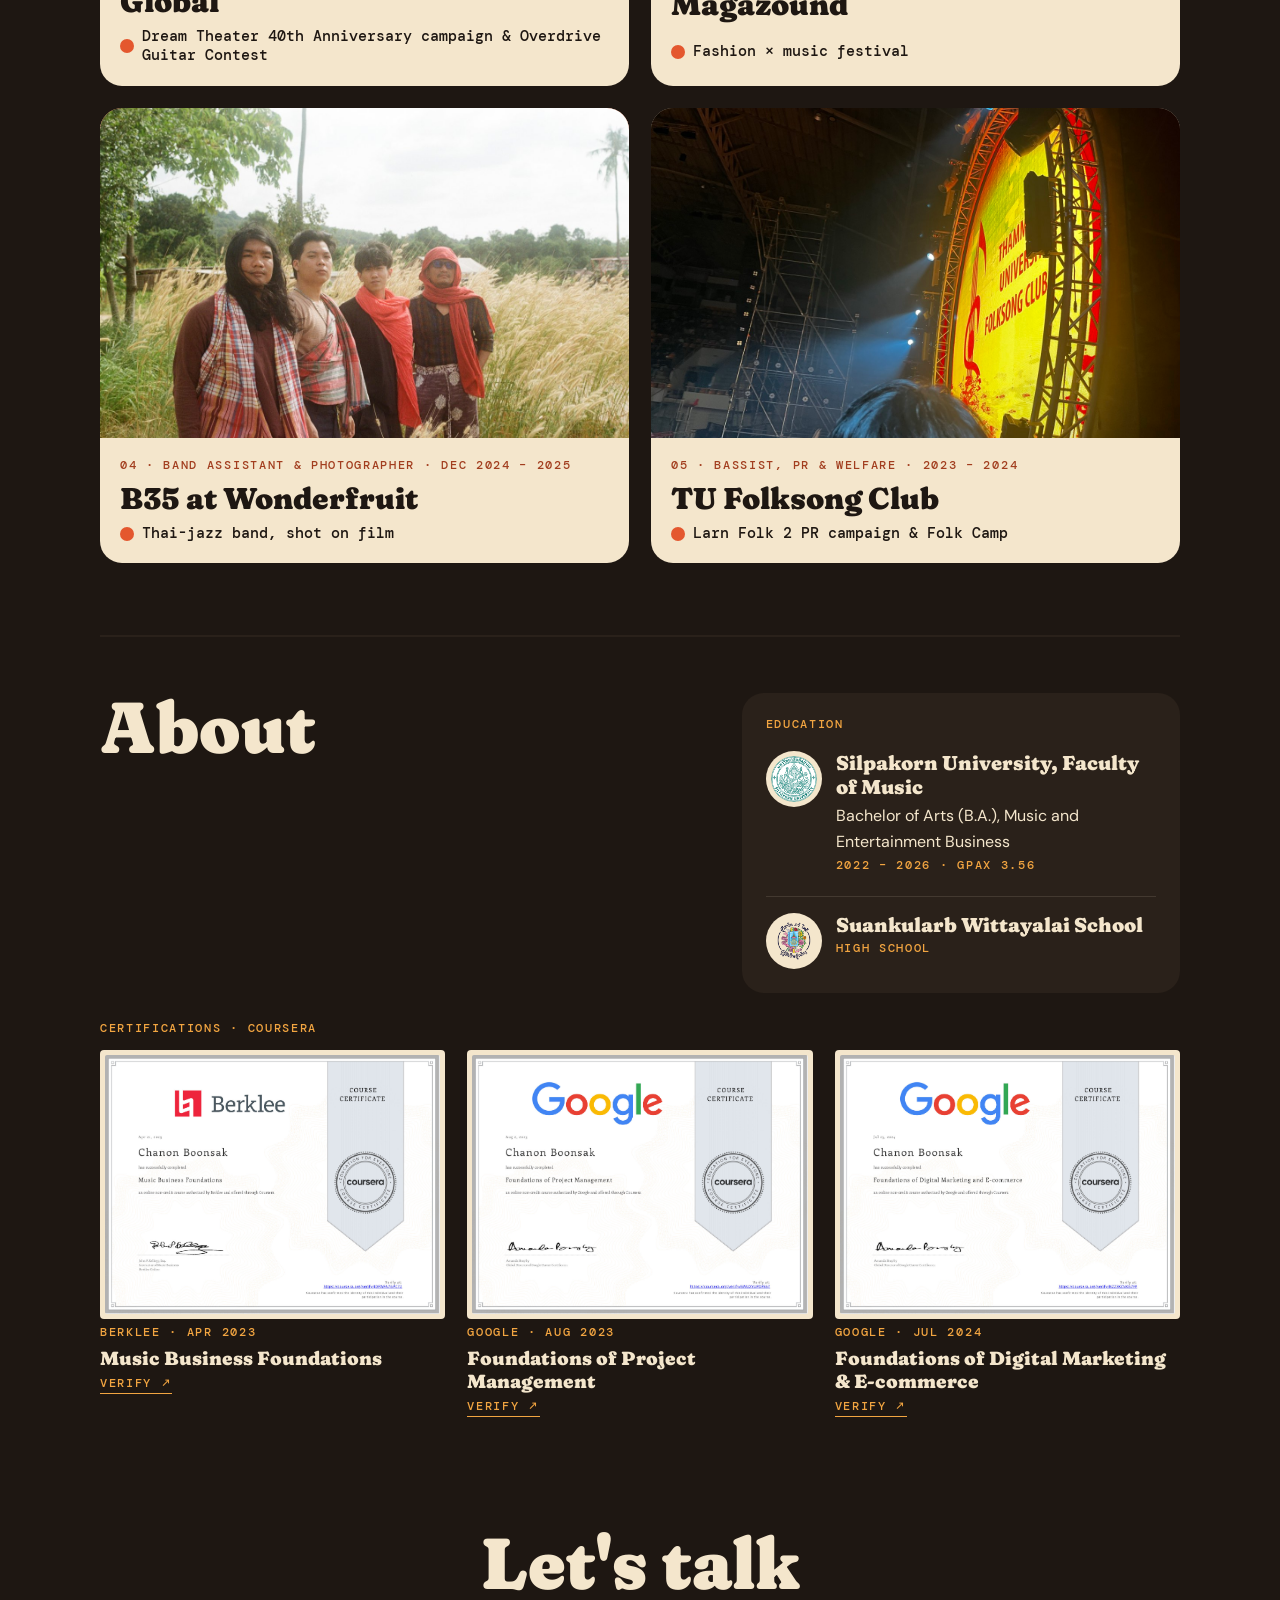
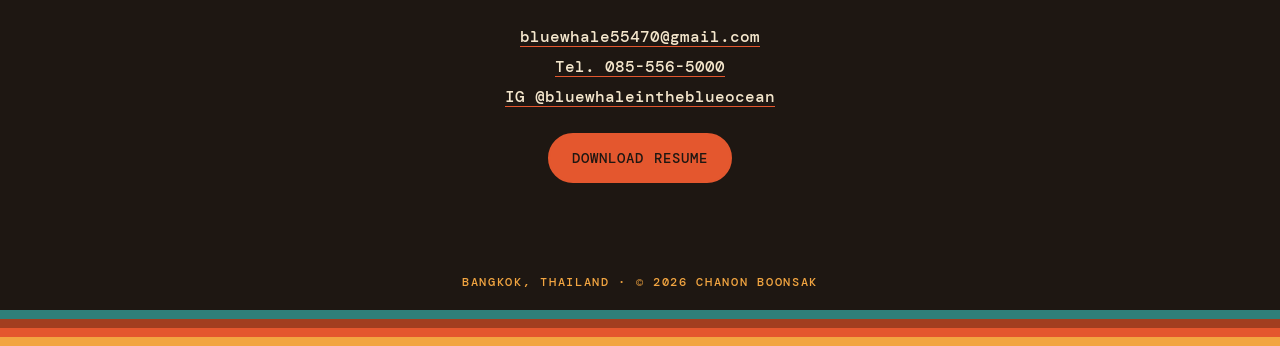
==== commit d40ad7fd: "Positioning: Live Music Project Manager · Music Marketing Co-Authored-By: Claude Opus 5.5 <noreply@a" ====
--- a/index.html
+++ b/index.html
@@ -4,11 +4,11 @@
   <meta charset="utf-8">
   <meta name="viewport" content="width=device-width, initial-scale=1">
   <title data-i18n="home.title">Chanon Boonsak (Bluewhale) — Portfolio</title>
-  <meta name="description" content="Bangkok-based live music project manager and content strategist. Founder of lagoon.livemusic, content for Dream Theater's 40th Anniversary show at Prart Music Global, and more.">
+  <meta name="description" content="Bangkok-based live music project manager with a focus on music marketing. Founder of lagoon.livemusic, content for Dream Theater's 40th Anniversary show at Prart Music Global, and more.">
   <meta property="og:type" content="website">
   <meta property="og:site_name" content="Chanon Boonsak · Portfolio">
   <meta property="og:title" content="Chanon Boonsak (Bluewhale) — Portfolio">
-  <meta property="og:description" content="Bangkok-based live music project manager and content strategist. Founder of lagoon.livemusic, content for Dream Theater's 40th Anniversary show at Prart Music Global, and more.">
+  <meta property="og:description" content="Bangkok-based live music project manager with a focus on music marketing. Founder of lagoon.livemusic, content for Dream Theater's 40th Anniversary show at Prart Music Global, and more.">
   <meta property="og:url" content="https://whalito21.github.io/portfolio/">
   <meta property="og:image" content="https://whalito21.github.io/portfolio/assets/images/og-image.jpg">
   <meta property="og:image:width" content="1200">
@@ -18,7 +18,7 @@
   <link rel="preconnect" href="https://fonts.googleapis.com">
   <link rel="preconnect" href="https://fonts.gstatic.com" crossorigin>
   <link href="https://fonts.googleapis.com/css2?family=Fraunces:opsz,wght,SOFT,WONK@9..144,500..900,100,1&family=DM+Mono:wght@400;500&family=DM+Sans:opsz,wght@9..40,400..600&family=Anuphan:wght@400..600&family=Chonburi&display=swap" rel="stylesheet">
-  <link rel="stylesheet" href="css/styles.css?v=60">
+  <link rel="stylesheet" href="css/styles.css?v=62">
   <script>try{if(localStorage.getItem('lang')==='th'){document.documentElement.lang='th';document.documentElement.classList.add('i18n-pending')}}catch(e){}</script>
 </head>
 <body>
@@ -44,7 +44,7 @@
             <span class="name-swap__en" lang="en" aria-hidden="true">Chanon<br><em>Boonsak</em></span>
             <span class="name-swap__th" lang="th" aria-hidden="true">ชนน<br><em>บุญศักดิ์</em></span>
           </h1>
-          <p class="hero__role">Live Music Project Manager &amp; Content Strategist</p>
+          <p class="hero__role">Live Music Project Manager · Music Marketing</p>
           <div class="cta">
             <a class="btn btn--solid" href="resume.pdf" download data-i18n="home.resume">Download Resume</a>
             <a class="btn" href="#contact" data-i18n="home.contactBtn">Contact</a>
@@ -184,6 +184,6 @@
   </dialog>
 
   <script src="js/main.js?v=6"></script>
-  <script src="js/i18n.js?v=14"></script>
+  <script src="js/i18n.js?v=15"></script>
 </body>
 </html>
--- a/css/styles.css
+++ b/css/styles.css
@@ -1063,3 +1063,17 @@
 .memo__num { display: grid; place-items: center; width: 52px; height: 52px; border-radius: 50%; background: var(--night); color: var(--mustard); font: 500 15px/1 var(--mono); }
 .memo__goals b { font: 800 clamp(22px, 3.6vw, 32px)/1.15 var(--display); font-variation-settings: "SOFT" 100, "WONK" 1; }
 html[lang="th"] .memo__goals b { line-height: 1.4; }
+
+/* PMG page: black background (like the Lagoon page has its own) */
+.theme-pmg {
+  --night: #0A0A0A;
+  --night-2: #181818;
+}
+
+/* header (language switch + menu) always on top while scrolling */
+.bar { position: sticky; top: 0; z-index: 60; background: var(--night); }
+/* full-width background without a giant shadow (Safari drops clip-path on stuck elements) */
+.bar::before { content: ""; position: absolute; z-index: -1; top: 0; bottom: 0; left: calc(50% - 50vw); right: calc(50% - 50vw); background: var(--night); pointer-events: none; }
+html { scroll-padding-top: 80px; }
+@media (max-width: 600px) { html { scroll-padding-top: 108px; } }
+html, body { overflow-x: clip; }   /* the full-width header background must never cause sideways scroll */
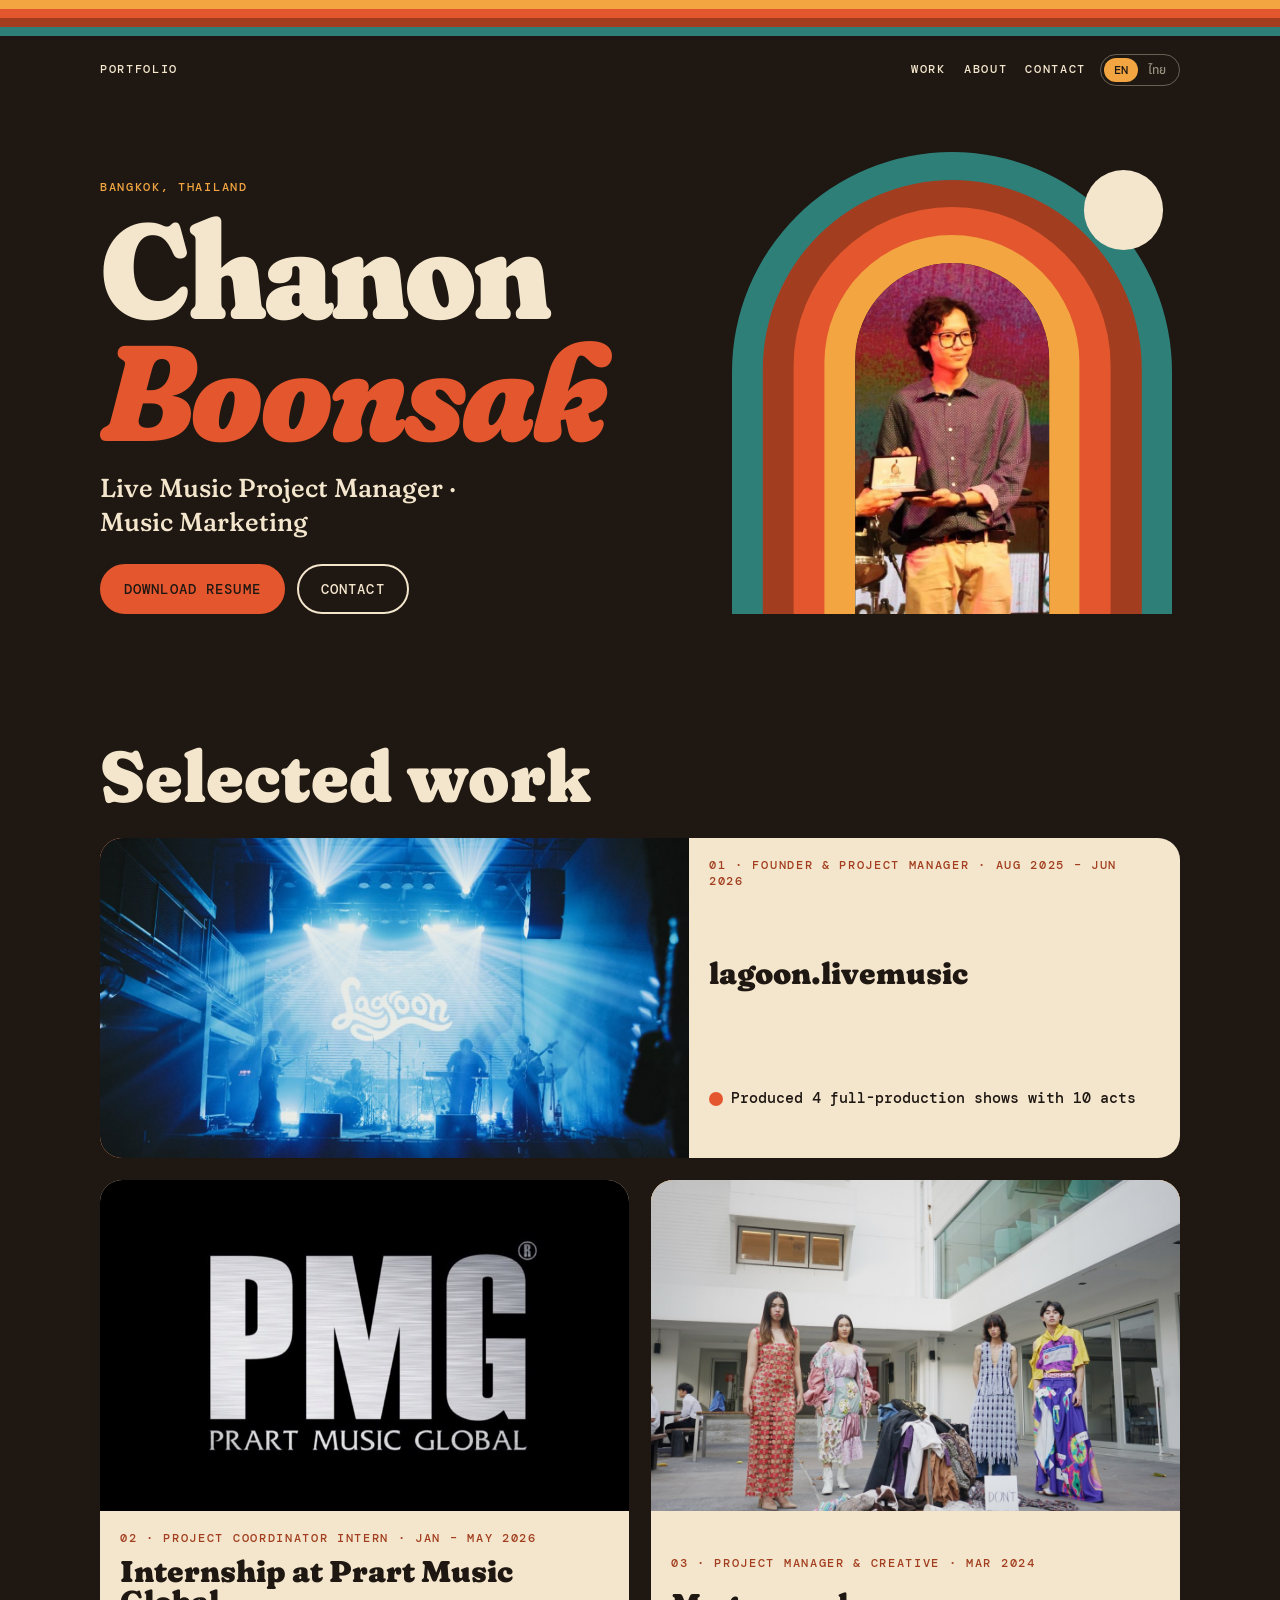
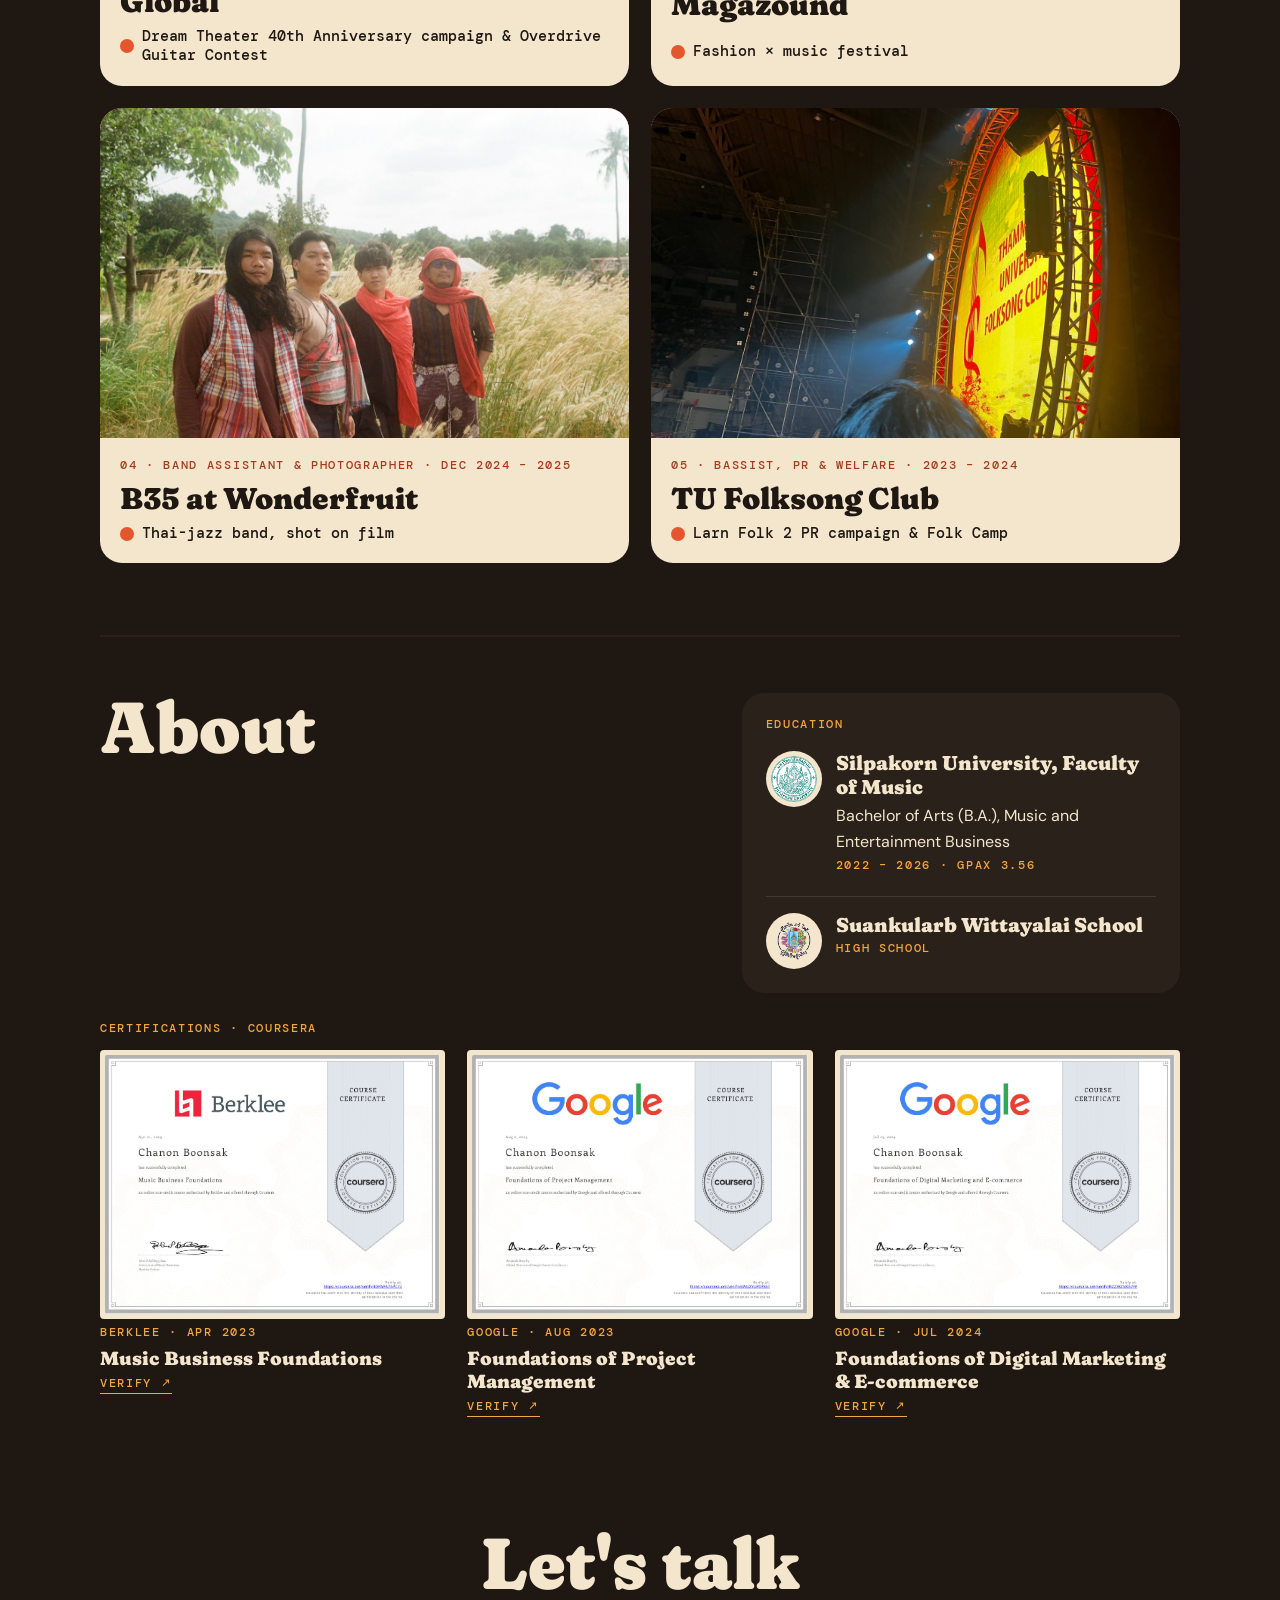
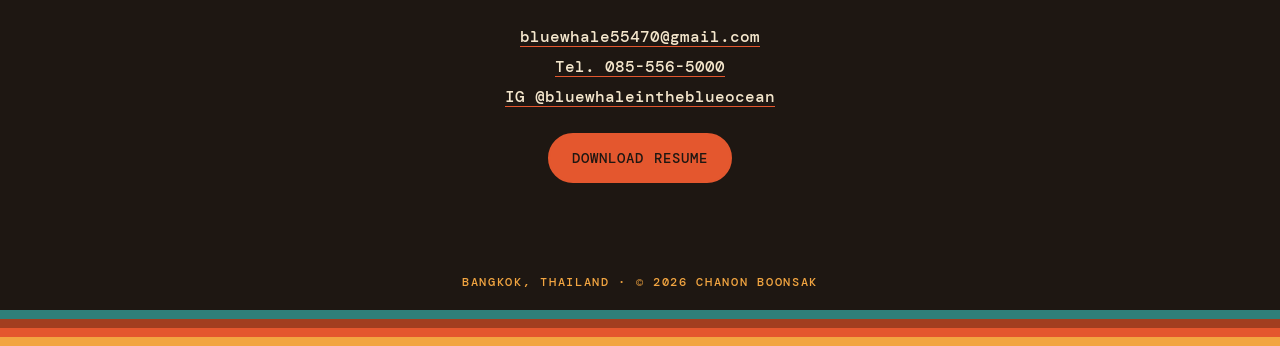
==== commit a794ccc9: "Story animations: count-ups, audience rings, cause-effect steps, data bars, SOLD OUT stamp (visible " ====
--- a/index.html
+++ b/index.html
@@ -18,7 +18,7 @@
   <link rel="preconnect" href="https://fonts.googleapis.com">
   <link rel="preconnect" href="https://fonts.gstatic.com" crossorigin>
   <link href="https://fonts.googleapis.com/css2?family=Fraunces:opsz,wght,SOFT,WONK@9..144,500..900,100,1&family=DM+Mono:wght@400;500&family=DM+Sans:opsz,wght@9..40,400..600&family=Anuphan:wght@400..600&family=Chonburi&display=swap" rel="stylesheet">
-  <link rel="stylesheet" href="css/styles.css?v=62">
+  <link rel="stylesheet" href="css/styles.css?v=63">
   <script>try{if(localStorage.getItem('lang')==='th'){document.documentElement.lang='th';document.documentElement.classList.add('i18n-pending')}}catch(e){}</script>
 </head>
 <body>
@@ -184,6 +184,7 @@
   </dialog>
 
   <script src="js/main.js?v=6"></script>
-  <script src="js/i18n.js?v=15"></script>
+  <script src="js/i18n.js?v=17"></script>
+  <script src="js/motion.js?v=1"></script>
 </body>
 </html>
--- a/css/styles.css
+++ b/css/styles.css
@@ -1077,3 +1077,49 @@
 html { scroll-padding-top: 80px; }
 @media (max-width: 600px) { html { scroll-padding-top: 108px; } }
 html, body { overflow-x: clip; }   /* the full-width header background must never cause sideways scroll */
+
+/* ==========================================================
+   STORY ANIMATIONS (js/motion.js adds .motion, .rv and .rv-in)
+   Visible by default: every rule below only plays an animation once a block arrives.
+   ========================================================== */
+.motion .rv.rv-in { animation: rv-rise .7s cubic-bezier(.16, .84, .24, 1) both; animation-delay: calc(var(--rv-i, 0) * 90ms); }
+@keyframes rv-rise { from { opacity: 0; translate: 0 34px; } to { opacity: 1; translate: 0 0; } }
+
+/* cause → effect: steps and arrows arrive in order */
+.motion .memo__goals li.rv-in { animation-duration: .6s; animation-delay: calc(.15s + var(--rv-i, 0) * 450ms); }
+.motion .memo__goals li:nth-child(1).rv-in::after { animation: arrow-drop .5s ease-out .55s both; }
+.motion .flow-steps li.rv-in { animation-delay: calc(var(--rv-i, 0) * 380ms); }
+.motion .flow-steps li.rv-in::after { animation: arrow-drop .45s ease-out calc(var(--rv-i, 0) * 380ms + .3s) both; }
+@keyframes arrow-drop { from { opacity: 0; } to { opacity: 1; } }
+
+/* problem → ask → what I did → result: one step at a time */
+.motion .fix dl > div.rv-in { animation-delay: calc(var(--rv-i, 0) * 260ms); }
+.motion .fix dl > div:last-child.rv-in dt { animation: result-pop .5s ease-out calc(var(--rv-i, 0) * 260ms + .35s) both; }
+@keyframes result-pop { 0% { scale: .7; } 60% { scale: 1.12; } 100% { scale: 1; } }
+
+/* PMG audience: rings grow from the core outwards (core → niche → secondary) */
+.motion .target__rings.rv-in .target__ring { animation: ring-grow .8s cubic-bezier(.2, .9, .25, 1.15) both; }
+.motion .target__rings.rv-in .target__ring--1 { animation-delay: .05s; }
+.motion .target__rings.rv-in .target__ring--2 { animation-delay: .35s; }
+.motion .target__rings.rv-in .target__ring--3 { animation-delay: .65s; }
+@keyframes ring-grow { from { scale: 0; opacity: 0; } to { scale: 1; opacity: 1; } }
+.motion .target__key li.rv-in { animation-delay: calc(.2s + var(--rv-i, 0) * 300ms); }
+
+/* PMG data: bars grow in order, the meter fills */
+.motion .views.rv-in .views__bar { animation: bar-grow 1s cubic-bezier(.16, .84, .24, 1) both; }
+.motion .views.rv-in li:nth-child(1) .views__bar { animation-delay: .1s; }
+.motion .views.rv-in li:nth-child(2) .views__bar { animation-delay: .25s; }
+.motion .views.rv-in li:nth-child(3) .views__bar { animation-delay: .4s; }
+.motion .views.rv-in li:nth-child(4) .views__bar { animation-delay: .55s; }
+.motion .views.rv-in li:nth-child(5) .views__bar { animation-delay: .7s; }
+.motion .views.rv-in li:nth-child(6) .views__bar { animation-delay: .85s; }
+.motion .meter.rv-in .meter__in { animation: bar-grow 1.3s cubic-bezier(.16, .84, .24, 1) .2s both; }
+@keyframes bar-grow { from { width: 0; } }
+
+/* Lagoon lineup: posters drop onto the wall, then SOLD OUT slams onto the first one */
+.motion .poster.rv-in { animation-name: poster-drop; animation-duration: .7s; animation-delay: calc(var(--rv-i, 0) * 140ms); }
+@keyframes poster-drop { from { opacity: 0; translate: 0 -40px; } to { opacity: 1; translate: 0 0; } }
+.motion .poster__stamp.rv-in { animation: stamp-slam .45s cubic-bezier(.3, 1.6, .5, 1) 1.1s both; }
+@keyframes stamp-slam { 0% { opacity: 0; scale: 2.6; } 70% { opacity: 1; scale: .92; } 100% { opacity: 1; scale: 1; } }
+
+@media (prefers-reduced-motion: reduce) { .motion .rv-in, .motion .rv-in * , .motion .rv-in::after { animation: none !important; } }
